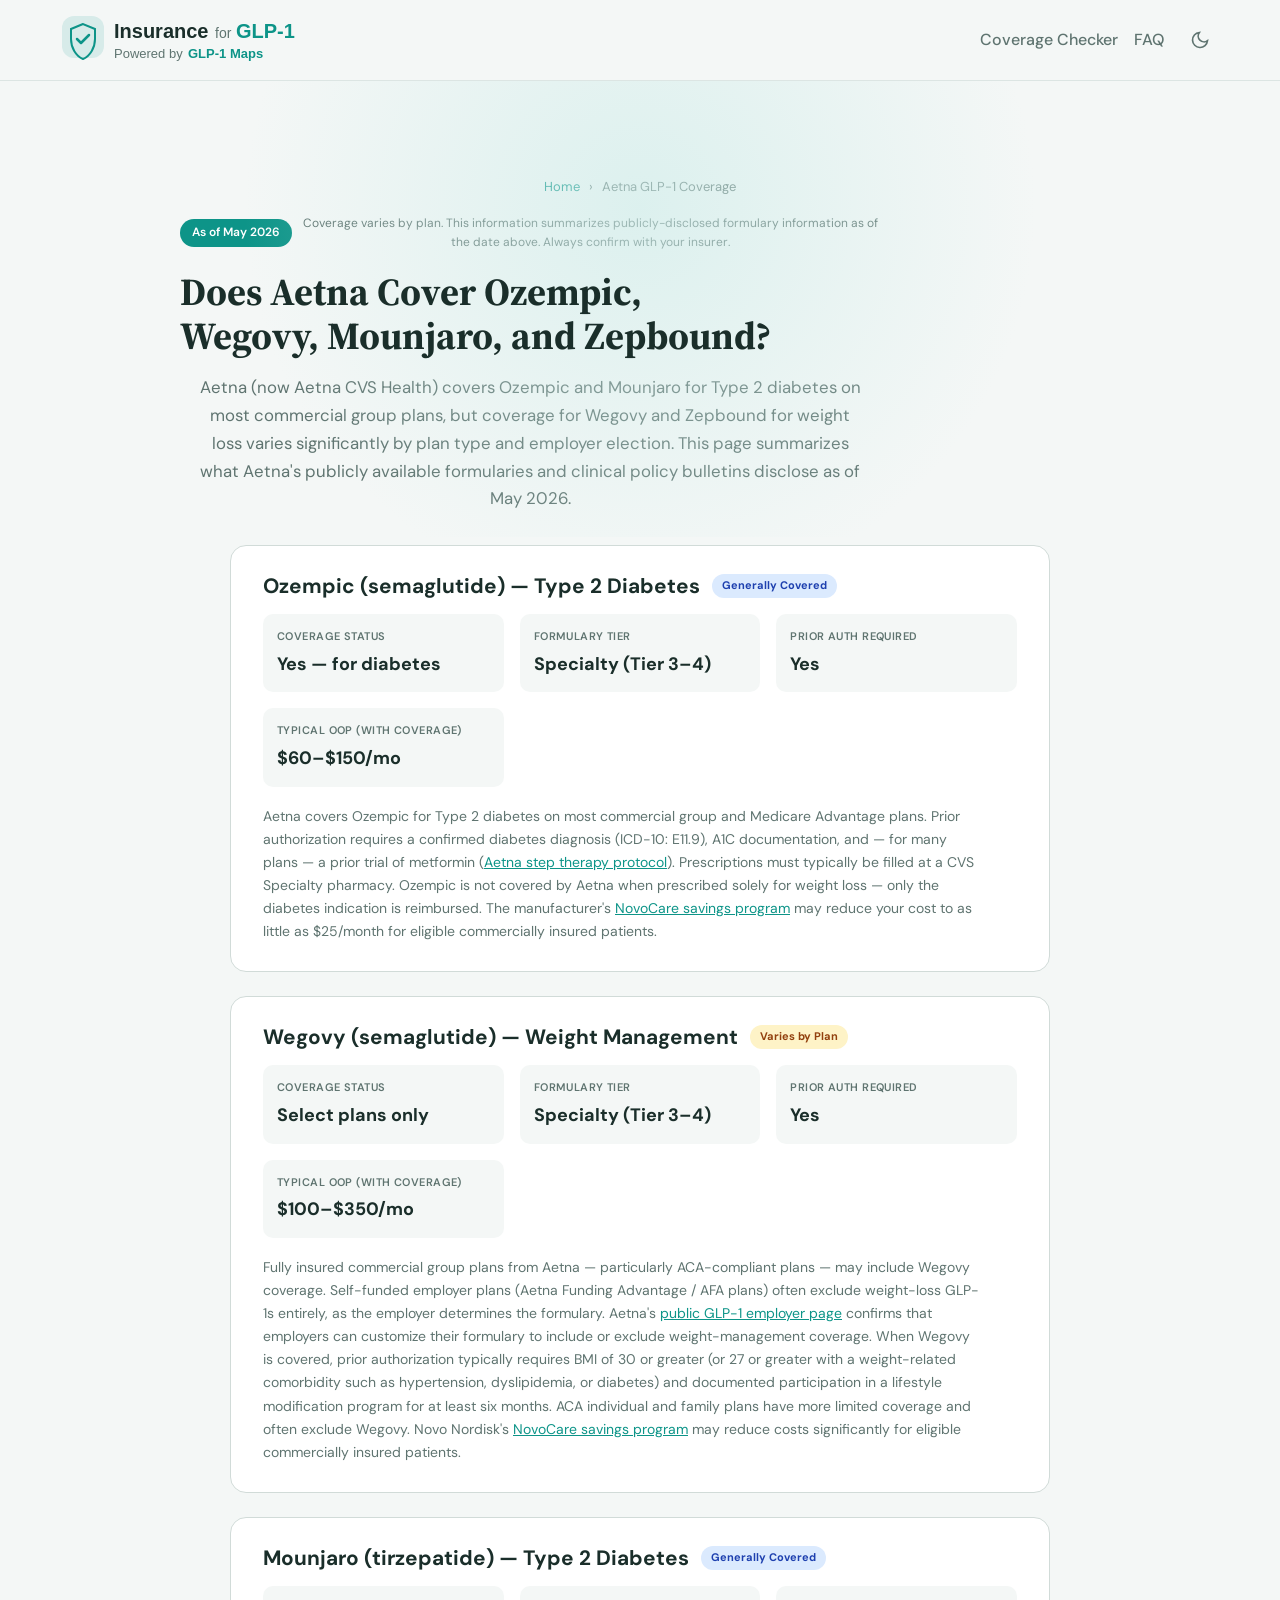
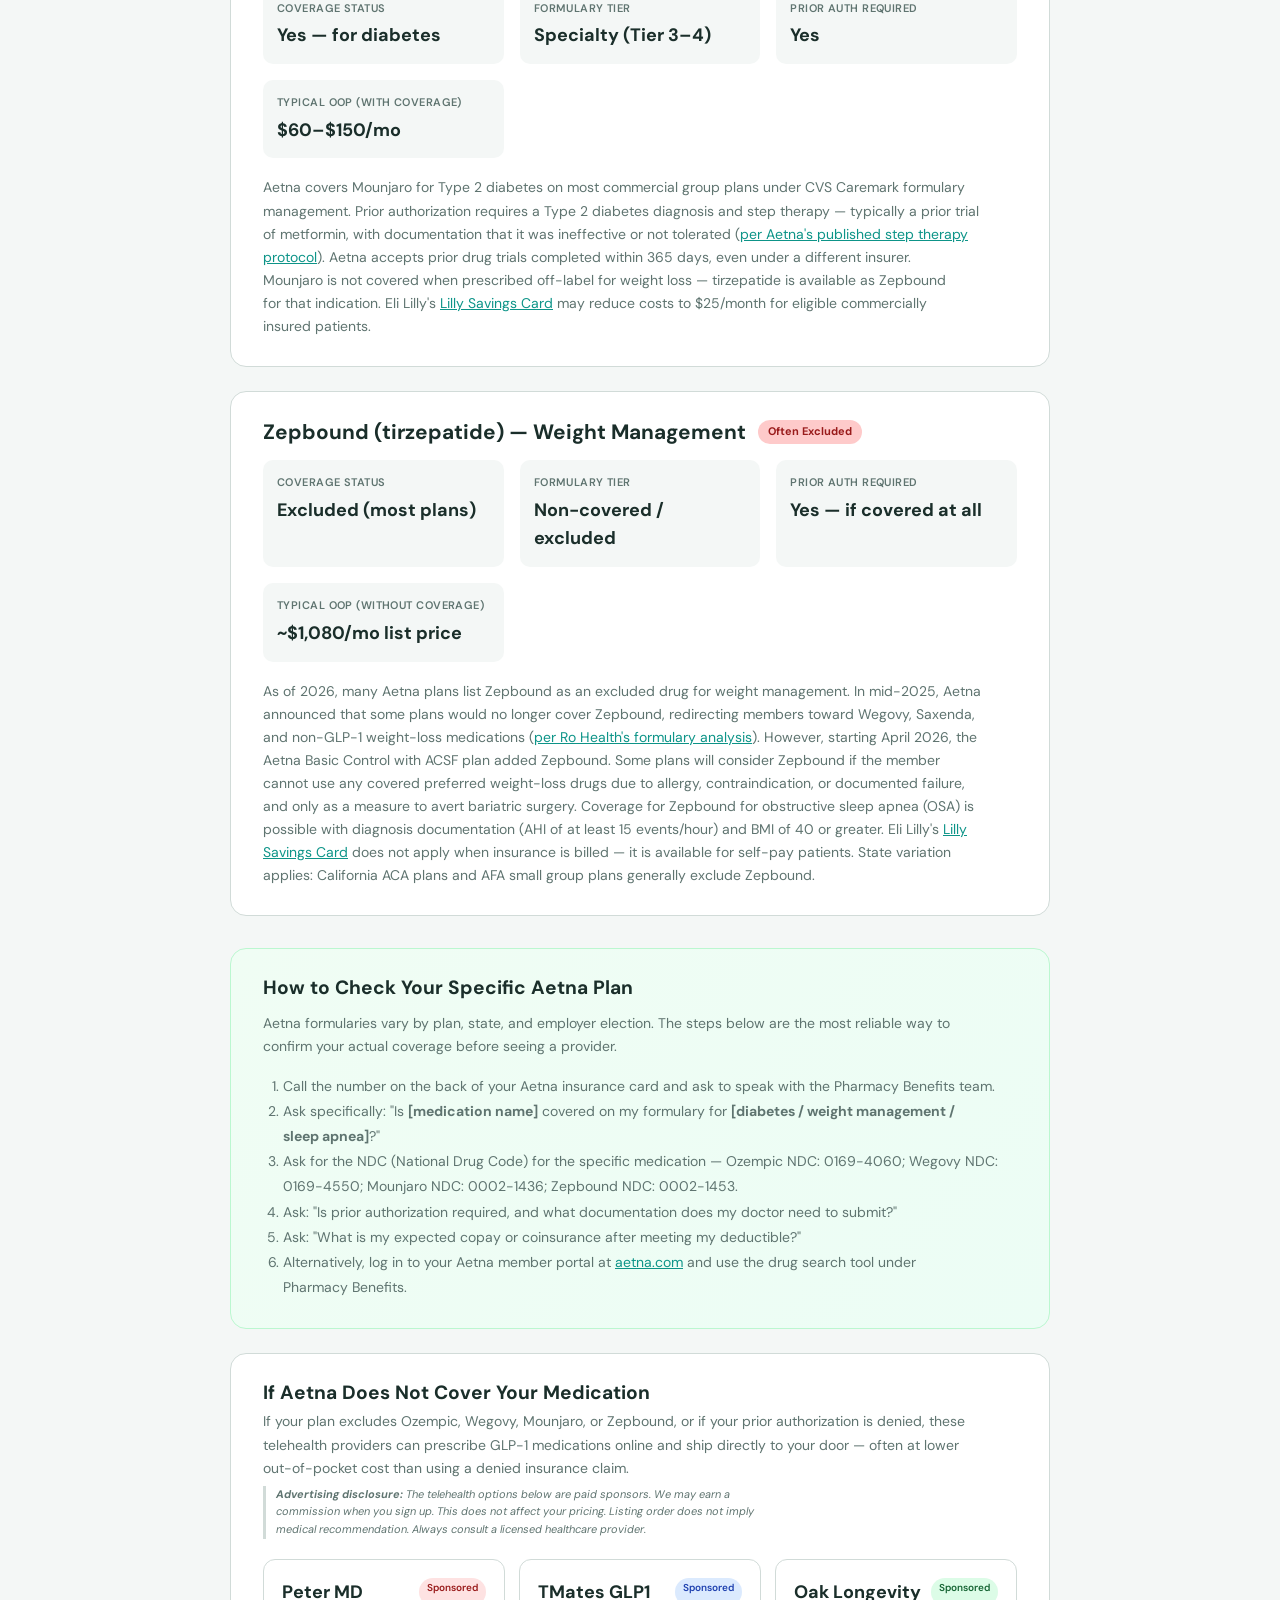
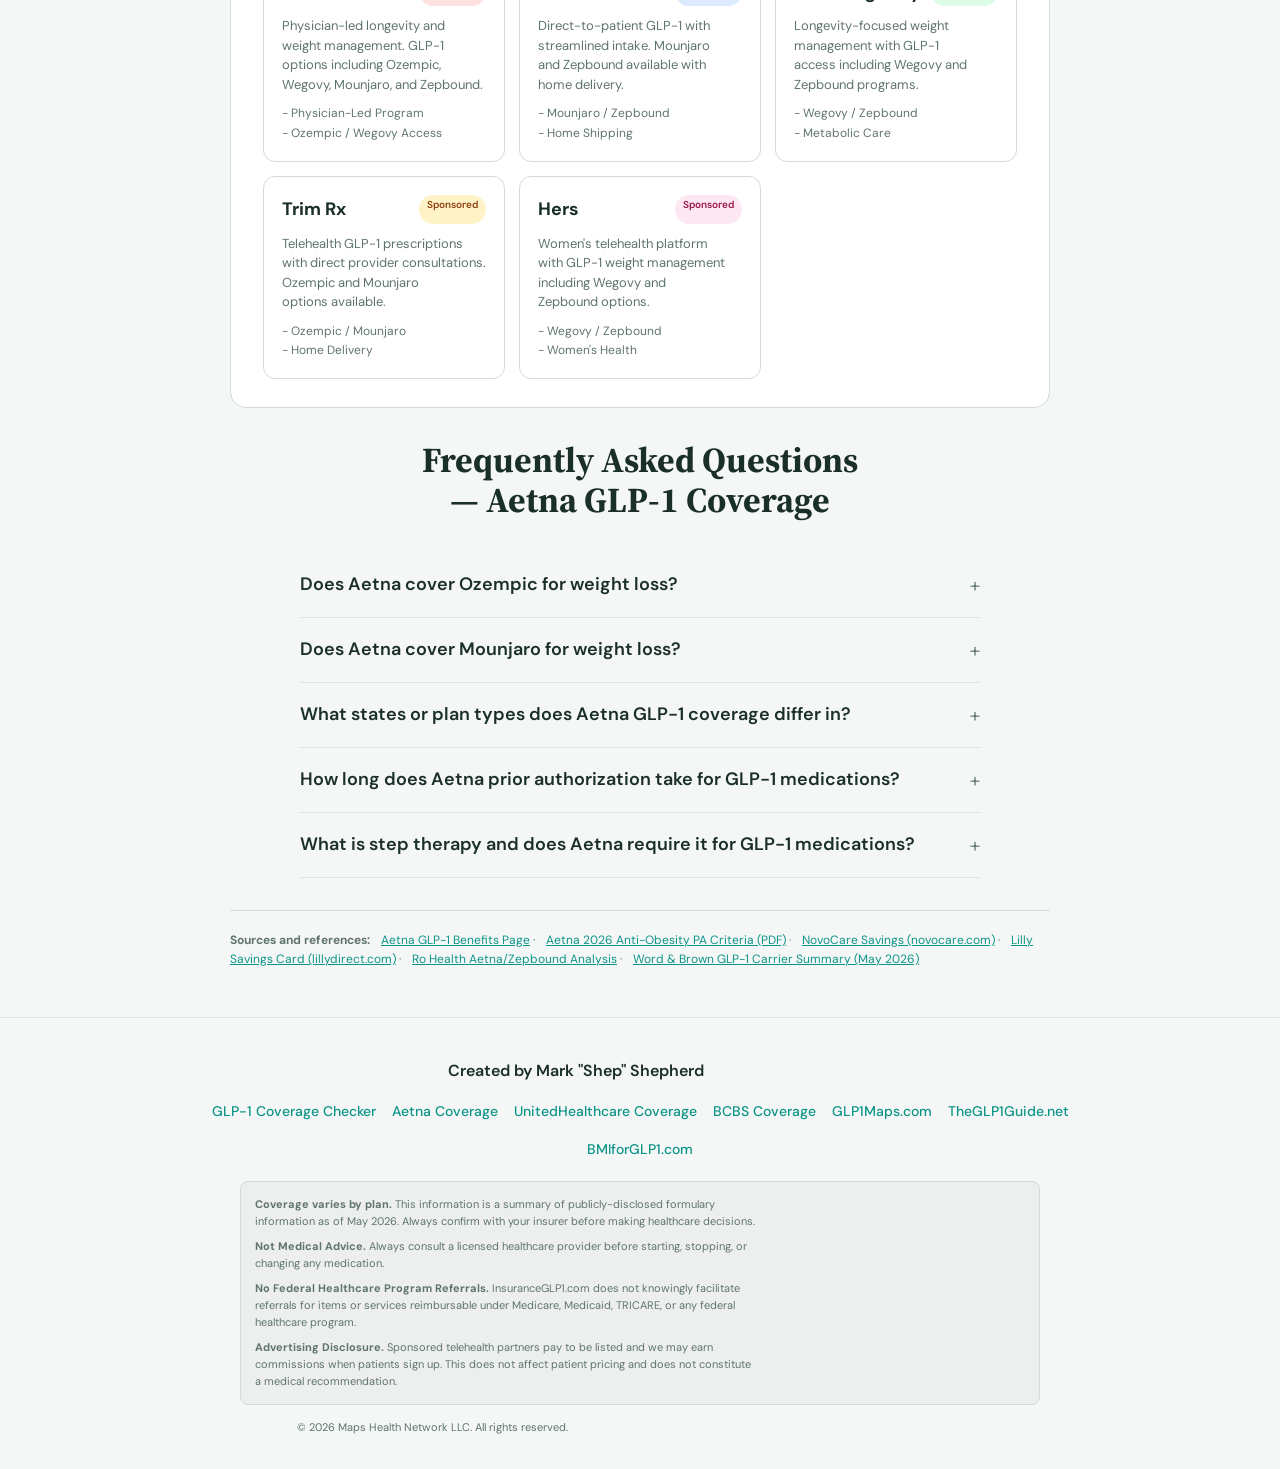
==== aetna.html @ ad1f7c0d "SEO #3: Add carrier-specific coverage pages (Aetna, UHC, BCBS) + quarterly cron" ====
<!DOCTYPE html>
<html lang="en">
<head>
  <meta charset="UTF-8">
  <meta name="viewport" content="width=device-width, initial-scale=1.0">
  <!-- Google tag (gtag.js) -->
  <script async src="https://www.googletagmanager.com/gtag/js?id=G-XJ10VYEBLD"></script>
  <script>
    window.dataLayer = window.dataLayer || [];
    function gtag(){dataLayer.push(arguments);}
    gtag('js', new Date());
    gtag('config', 'G-XJ10VYEBLD');
  </script>
  <title>Does Aetna Cover Ozempic, Wegovy, Mounjaro, and Zepbound? | InsuranceGLP1</title>
  <meta name="description" content="As of May 2026: Does Aetna cover Ozempic, Wegovy, Mounjaro, or Zepbound? Learn about Aetna's prior authorization requirements, formulary tiers, and out-of-pocket costs for GLP-1 medications.">
  <meta name="keywords" content="does Aetna cover Ozempic, Aetna Wegovy coverage, Aetna Mounjaro formulary, Aetna Zepbound prior authorization, Aetna GLP-1 2026">
  <meta name="robots" content="index, follow, max-image-preview:large, max-snippet:-1">
  <meta name="author" content="Mark Shepherd">
  <meta name="theme-color" content="#0d9488">
  <link rel="canonical" href="https://www.insuranceglp1.com/aetna.html">

  <!-- Open Graph -->
  <meta property="og:type" content="article">
  <meta property="og:url" content="https://www.insuranceglp1.com/aetna.html">
  <meta property="og:site_name" content="InsuranceGLP1 — Powered by GLP-1 Maps">
  <meta property="og:title" content="Does Aetna Cover Ozempic, Wegovy, Mounjaro, and Zepbound?">
  <meta property="og:description" content="As of May 2026: Aetna formulary tiers, prior authorization requirements, and out-of-pocket costs for Ozempic, Wegovy, Mounjaro, and Zepbound.">
  <meta property="og:image" content="https://www.glp1maps.com/og-image.png">
  <meta property="og:image:width" content="1200">
  <meta property="og:image:height" content="630">
  <meta property="og:locale" content="en_US">

  <!-- Twitter Card -->
  <meta name="twitter:card" content="summary_large_image">
  <meta name="twitter:title" content="Does Aetna Cover Ozempic, Wegovy, Mounjaro, and Zepbound?">
  <meta name="twitter:description" content="Aetna GLP-1 coverage details as of May 2026. Prior auth requirements, tiers, and out-of-pocket costs explained.">
  <meta name="twitter:image" content="https://www.glp1maps.com/og-image.png">

  <!-- Favicon -->
  <link rel="icon" type="image/svg+xml" href="https://www.glp1maps.com/favicon.svg">

  <!-- Fonts -->
  <link rel="preconnect" href="https://fonts.googleapis.com">
  <link rel="preconnect" href="https://fonts.gstatic.com" crossorigin>
  <link href="https://fonts.googleapis.com/css2?family=DM+Sans:ital,opsz,wght@0,9..40,300..700;1,9..40,300..700&family=Source+Serif+4:opsz,wght@8..60,400;8..60,600;8..60,700&display=swap" rel="stylesheet">

  <link rel="stylesheet" href="./base.css">
  <link rel="stylesheet" href="./style.css">

  <!-- Schema.org: MedicalWebPage + FAQPage + BreadcrumbList -->
  <script type="application/ld+json">
  {
    "@context": "https://schema.org",
    "@type": ["MedicalWebPage"],
    "name": "Does Aetna Cover Ozempic, Wegovy, Mounjaro, and Zepbound?",
    "description": "As of May 2026: Aetna formulary tiers, prior authorization requirements, and out-of-pocket costs for Ozempic, Wegovy, Mounjaro, and Zepbound.",
    "url": "https://www.insuranceglp1.com/aetna.html",
    "inLanguage": "en-US",
    "dateModified": "2026-05-01",
    "isAccessibleForFree": true,
    "audience": { "@type": "MedicalAudience", "audienceType": "Patient" },
    "about": [
      { "@type": "Drug", "name": "Ozempic", "activeIngredient": "semaglutide" },
      { "@type": "Drug", "name": "Wegovy", "activeIngredient": "semaglutide" },
      { "@type": "Drug", "name": "Mounjaro", "activeIngredient": "tirzepatide" },
      { "@type": "Drug", "name": "Zepbound", "activeIngredient": "tirzepatide" }
    ],
    "publisher": {
      "@type": "Organization",
      "name": "Maps Health Network, LLC",
      "url": "https://www.glp1maps.com"
    }
  }
  </script>
  <script type="application/ld+json">
  {
    "@context": "https://schema.org",
    "@type": "FAQPage",
    "mainEntity": [
      {
        "@type": "Question",
        "name": "Does Aetna cover Ozempic?",
        "acceptedAnswer": {
          "@type": "Answer",
          "text": "Aetna generally covers Ozempic (semaglutide) for Type 2 diabetes on most commercial group plans. It is typically placed on the specialty tier (Tier 3 or 4) and requires prior authorization. Aetna does not cover Ozempic when prescribed solely for weight loss, as it is FDA-approved for diabetes only."
        }
      },
      {
        "@type": "Question",
        "name": "Does Aetna cover Wegovy for weight loss?",
        "acceptedAnswer": {
          "@type": "Answer",
          "text": "Some Aetna commercial group plans cover Wegovy (semaglutide) for weight loss, but many AFA (Aetna Funding Advantage) self-funded plans and ACA marketplace plans exclude it. When covered, prior authorization is required with documentation of BMI 30 or greater (or 27 or greater with a weight-related comorbidity) and participation in a lifestyle modification program for at least six months."
        }
      },
      {
        "@type": "Question",
        "name": "Does Aetna cover Mounjaro?",
        "acceptedAnswer": {
          "@type": "Answer",
          "text": "Aetna covers Mounjaro (tirzepatide) for Type 2 diabetes on many commercial plans, typically on the specialty tier with prior authorization and step therapy (usually requiring a prior trial of metformin). Mounjaro is not covered by Aetna when prescribed off-label for weight loss."
        }
      },
      {
        "@type": "Question",
        "name": "Does Aetna cover Zepbound?",
        "acceptedAnswer": {
          "@type": "Answer",
          "text": "As of 2026, many Aetna plans list Zepbound (tirzepatide) as a non-covered or excluded drug for weight loss. Some plans dropped Zepbound in mid-2025 in favor of Wegovy and Saxenda. However, select plans — including the Aetna Basic Control with ACSF plan — added Zepbound starting April 2026. Coverage for Zepbound for obstructive sleep apnea is also possible with specific documentation."
        }
      },
      {
        "@type": "Question",
        "name": "What does Aetna require for prior authorization of GLP-1 medications?",
        "acceptedAnswer": {
          "@type": "Answer",
          "text": "Aetna typically requires a confirmed diagnosis (Type 2 diabetes for Ozempic/Mounjaro; obesity for Wegovy/Zepbound), documentation of prior medication trials (step therapy), A1C values for diabetes indications, BMI documentation, and evidence of a structured lifestyle modification program for weight-loss indications. PA requests are submitted through Aetna's provider portal or by calling 1-800-414-2386."
        }
      }
    ]
  }
  </script>
  <script type="application/ld+json">
  {
    "@context": "https://schema.org",
    "@type": "BreadcrumbList",
    "itemListElement": [
      { "@type": "ListItem", "position": 1, "name": "Home", "item": "https://www.insuranceglp1.com/" },
      { "@type": "ListItem", "position": 2, "name": "Coverage by Carrier", "item": "https://www.insuranceglp1.com/#carriers" },
      { "@type": "ListItem", "position": 3, "name": "Aetna GLP-1 Coverage", "item": "https://www.insuranceglp1.com/aetna.html" }
    ]
  }
  </script>
</head>
<body>

  <!-- Header -->
  <header class="site-header">
    <div class="header-inner">
      <a href="https://www.insuranceglp1.com/" class="logo-link" aria-label="InsuranceGLP1 - Powered by GLP-1 Maps">
        <svg class="logo-svg" viewBox="0 0 290 56" aria-hidden="true" fill="none" xmlns="http://www.w3.org/2000/svg" style="width:290px;height:56px;cursor:pointer">
          <rect x="2" y="4" width="42" height="42" rx="12" fill="var(--color-primary)" opacity="0.12"/>
          <path d="M23 12L11 17v10c0 8.8 5 17 12 20 7-3 12-11.2 12-20V17L23 12z" fill="none" stroke="var(--color-primary)" stroke-width="2"/>
          <path d="M17 27l4 4 8-8" stroke="var(--color-primary)" stroke-width="2.5" stroke-linecap="round" stroke-linejoin="round"/>
          <text x="54" y="26" font-family="-apple-system, BlinkMacSystemFont, sans-serif" font-weight="800" font-size="20" fill="var(--color-text)">Insurance</text>
          <text x="155" y="26" font-family="-apple-system, BlinkMacSystemFont, sans-serif" font-weight="400" font-size="14" fill="var(--color-text-muted)">for</text>
          <text x="176" y="26" font-family="-apple-system, BlinkMacSystemFont, sans-serif" font-weight="800" font-size="20" fill="var(--color-primary)">GLP-1</text>
          <text x="54" y="46" font-family="-apple-system, BlinkMacSystemFont, sans-serif" font-weight="400" font-size="13" fill="var(--color-text-muted)">Powered by</text>
          <text x="128" y="46" font-family="-apple-system, BlinkMacSystemFont, sans-serif" font-weight="700" font-size="13" fill="var(--color-primary)">GLP-1 Maps</text>
        </svg>
      </a>
      <div class="header-actions">
        <a href="https://www.insuranceglp1.com/" class="nav-link">Coverage Checker</a>
        <a href="#faq" class="nav-link">FAQ</a>
        <button data-theme-toggle aria-label="Switch to dark mode">
          <svg width="20" height="20" viewBox="0 0 24 24" fill="none" stroke="currentColor" stroke-width="2"><path d="M21 12.79A9 9 0 1 1 11.21 3 7 7 0 0 0 21 12.79z"/></svg>
        </button>
      </div>
    </div>
  </header>

  <main>
    <!-- Hero / Intro -->
    <section class="hero" style="padding-bottom:24px">
      <div class="container">
        <!-- Breadcrumb -->
        <nav aria-label="Breadcrumb" style="font-size:13px;color:var(--color-text-muted);margin-bottom:16px">
          <a href="https://www.insuranceglp1.com/" style="color:var(--color-primary);text-decoration:none">Home</a>
          <span style="margin:0 6px">›</span>
          <span>Aetna GLP-1 Coverage</span>
        </nav>

        <!-- Last Updated + Disclaimer -->
        <div style="display:flex;align-items:center;gap:10px;margin-bottom:18px;flex-wrap:wrap">
          <span style="display:inline-flex;align-items:center;gap:5px;font-size:12px;font-weight:600;background:var(--color-primary);color:white;padding:4px 12px;border-radius:99px">As of May 2026</span>
          <p style="font-size:12px;color:var(--color-text-muted);margin:0">Coverage varies by plan. This information summarizes publicly-disclosed formulary information as of the date above. Always confirm with your insurer.</p>
        </div>

        <h1 class="hero-headline" style="font-size:clamp(1.6rem,4vw,2.4rem);text-align:left;max-width:820px">Does Aetna Cover Ozempic, Wegovy, Mounjaro, and Zepbound?</h1>
        <p style="font-size:1.05rem;color:var(--color-text-muted);max-width:700px;margin-top:12px;line-height:1.65">Aetna (now Aetna CVS Health) covers Ozempic and Mounjaro for Type 2 diabetes on most commercial group plans, but coverage for Wegovy and Zepbound for weight loss varies significantly by plan type and employer election. This page summarizes what Aetna's publicly available formularies and clinical policy bulletins disclose as of May 2026.</p>
      </div>
    </section>

    <!-- Coverage Sections -->
    <section style="padding:8px 0 48px">
      <div class="container" style="max-width:860px">

        <!-- Ozempic -->
        <div style="border:1px solid var(--color-border);border-radius:16px;padding:28px 32px;margin-bottom:24px;background:var(--color-surface)">
          <div style="display:flex;align-items:center;gap:12px;margin-bottom:16px;flex-wrap:wrap">
            <h2 style="font-size:1.3rem;font-weight:700;margin:0">Ozempic (semaglutide) — Type 2 Diabetes</h2>
            <span style="font-size:11px;font-weight:700;background:#dbeafe;color:#1e40af;padding:3px 10px;border-radius:99px">Generally Covered</span>
          </div>
          <div style="display:grid;grid-template-columns:repeat(auto-fit,minmax(180px,1fr));gap:16px;margin-bottom:18px">
            <div style="background:var(--color-bg);border-radius:10px;padding:14px">
              <div style="font-size:11px;font-weight:600;color:var(--color-text-muted);margin-bottom:4px;text-transform:uppercase;letter-spacing:.04em">Coverage Status</div>
              <div style="font-weight:700;color:var(--color-text)">Yes — for diabetes</div>
            </div>
            <div style="background:var(--color-bg);border-radius:10px;padding:14px">
              <div style="font-size:11px;font-weight:600;color:var(--color-text-muted);margin-bottom:4px;text-transform:uppercase;letter-spacing:.04em">Formulary Tier</div>
              <div style="font-weight:700;color:var(--color-text)">Specialty (Tier 3–4)</div>
            </div>
            <div style="background:var(--color-bg);border-radius:10px;padding:14px">
              <div style="font-size:11px;font-weight:600;color:var(--color-text-muted);margin-bottom:4px;text-transform:uppercase;letter-spacing:.04em">Prior Auth Required</div>
              <div style="font-weight:700;color:var(--color-text)">Yes</div>
            </div>
            <div style="background:var(--color-bg);border-radius:10px;padding:14px">
              <div style="font-size:11px;font-weight:600;color:var(--color-text-muted);margin-bottom:4px;text-transform:uppercase;letter-spacing:.04em">Typical OOP (with coverage)</div>
              <div style="font-weight:700;color:var(--color-text)">$60–$150/mo</div>
            </div>
          </div>
          <p style="font-size:14px;color:var(--color-text-muted);line-height:1.65;margin:0">Aetna covers Ozempic for Type 2 diabetes on most commercial group and Medicare Advantage plans. Prior authorization requires a confirmed diabetes diagnosis (ICD-10: E11.9), A1C documentation, and — for many plans — a prior trial of metformin (<a href="https://www.counterforcehealth.org/post/how-to-get-ozempic-and-mounjaro-covered-by-aetna-cvs-health-in-florida-complete-prior-authorization-and-appeals-guide/" target="_blank" rel="noopener noreferrer" style="color:var(--color-primary)">Aetna step therapy protocol</a>). Prescriptions must typically be filled at a CVS Specialty pharmacy. Ozempic is not covered by Aetna when prescribed solely for weight loss — only the diabetes indication is reimbursed. The manufacturer's <a href="https://www.novocare.com/eligibility/psp.html" target="_blank" rel="noopener noreferrer" style="color:var(--color-primary)">NovoCare savings program</a> may reduce your cost to as little as $25/month for eligible commercially insured patients.</p>
        </div>

        <!-- Wegovy -->
        <div style="border:1px solid var(--color-border);border-radius:16px;padding:28px 32px;margin-bottom:24px;background:var(--color-surface)">
          <div style="display:flex;align-items:center;gap:12px;margin-bottom:16px;flex-wrap:wrap">
            <h2 style="font-size:1.3rem;font-weight:700;margin:0">Wegovy (semaglutide) — Weight Management</h2>
            <span style="font-size:11px;font-weight:700;background:#fef3c7;color:#92400e;padding:3px 10px;border-radius:99px">Varies by Plan</span>
          </div>
          <div style="display:grid;grid-template-columns:repeat(auto-fit,minmax(180px,1fr));gap:16px;margin-bottom:18px">
            <div style="background:var(--color-bg);border-radius:10px;padding:14px">
              <div style="font-size:11px;font-weight:600;color:var(--color-text-muted);margin-bottom:4px;text-transform:uppercase;letter-spacing:.04em">Coverage Status</div>
              <div style="font-weight:700;color:var(--color-text)">Select plans only</div>
            </div>
            <div style="background:var(--color-bg);border-radius:10px;padding:14px">
              <div style="font-size:11px;font-weight:600;color:var(--color-text-muted);margin-bottom:4px;text-transform:uppercase;letter-spacing:.04em">Formulary Tier</div>
              <div style="font-weight:700;color:var(--color-text)">Specialty (Tier 3–4)</div>
            </div>
            <div style="background:var(--color-bg);border-radius:10px;padding:14px">
              <div style="font-size:11px;font-weight:600;color:var(--color-text-muted);margin-bottom:4px;text-transform:uppercase;letter-spacing:.04em">Prior Auth Required</div>
              <div style="font-weight:700;color:var(--color-text)">Yes</div>
            </div>
            <div style="background:var(--color-bg);border-radius:10px;padding:14px">
              <div style="font-size:11px;font-weight:600;color:var(--color-text-muted);margin-bottom:4px;text-transform:uppercase;letter-spacing:.04em">Typical OOP (with coverage)</div>
              <div style="font-weight:700;color:var(--color-text)">$100–$350/mo</div>
            </div>
          </div>
          <p style="font-size:14px;color:var(--color-text-muted);line-height:1.65;margin:0">Fully insured commercial group plans from Aetna — particularly ACA-compliant plans — may include Wegovy coverage. Self-funded employer plans (Aetna Funding Advantage / AFA plans) often exclude weight-loss GLP-1s entirely, as the employer determines the formulary. Aetna's <a href="https://www.aetna.com/employers-organizations/glp1-benefits-coverage.html" target="_blank" rel="noopener noreferrer" style="color:var(--color-primary)">public GLP-1 employer page</a> confirms that employers can customize their formulary to include or exclude weight-management coverage. When Wegovy is covered, prior authorization typically requires BMI of 30 or greater (or 27 or greater with a weight-related comorbidity such as hypertension, dyslipidemia, or diabetes) and documented participation in a lifestyle modification program for at least six months. ACA individual and family plans have more limited coverage and often exclude Wegovy. Novo Nordisk's <a href="https://www.novocare.com/eligibility/psp.html" target="_blank" rel="noopener noreferrer" style="color:var(--color-primary)">NovoCare savings program</a> may reduce costs significantly for eligible commercially insured patients.</p>
        </div>

        <!-- Mounjaro -->
        <div style="border:1px solid var(--color-border);border-radius:16px;padding:28px 32px;margin-bottom:24px;background:var(--color-surface)">
          <div style="display:flex;align-items:center;gap:12px;margin-bottom:16px;flex-wrap:wrap">
            <h2 style="font-size:1.3rem;font-weight:700;margin:0">Mounjaro (tirzepatide) — Type 2 Diabetes</h2>
            <span style="font-size:11px;font-weight:700;background:#dbeafe;color:#1e40af;padding:3px 10px;border-radius:99px">Generally Covered</span>
          </div>
          <div style="display:grid;grid-template-columns:repeat(auto-fit,minmax(180px,1fr));gap:16px;margin-bottom:18px">
            <div style="background:var(--color-bg);border-radius:10px;padding:14px">
              <div style="font-size:11px;font-weight:600;color:var(--color-text-muted);margin-bottom:4px;text-transform:uppercase;letter-spacing:.04em">Coverage Status</div>
              <div style="font-weight:700;color:var(--color-text)">Yes — for diabetes</div>
            </div>
            <div style="background:var(--color-bg);border-radius:10px;padding:14px">
              <div style="font-size:11px;font-weight:600;color:var(--color-text-muted);margin-bottom:4px;text-transform:uppercase;letter-spacing:.04em">Formulary Tier</div>
              <div style="font-weight:700;color:var(--color-text)">Specialty (Tier 3–4)</div>
            </div>
            <div style="background:var(--color-bg);border-radius:10px;padding:14px">
              <div style="font-size:11px;font-weight:600;color:var(--color-text-muted);margin-bottom:4px;text-transform:uppercase;letter-spacing:.04em">Prior Auth Required</div>
              <div style="font-weight:700;color:var(--color-text)">Yes</div>
            </div>
            <div style="background:var(--color-bg);border-radius:10px;padding:14px">
              <div style="font-size:11px;font-weight:600;color:var(--color-text-muted);margin-bottom:4px;text-transform:uppercase;letter-spacing:.04em">Typical OOP (with coverage)</div>
              <div style="font-weight:700;color:var(--color-text)">$60–$150/mo</div>
            </div>
          </div>
          <p style="font-size:14px;color:var(--color-text-muted);line-height:1.65;margin:0">Aetna covers Mounjaro for Type 2 diabetes on most commercial group plans under CVS Caremark formulary management. Prior authorization requires a Type 2 diabetes diagnosis and step therapy — typically a prior trial of metformin, with documentation that it was ineffective or not tolerated (<a href="https://www.counterforcehealth.org/post/how-to-get-ozempic-and-mounjaro-covered-by-aetna-cvs-health-in-florida-complete-prior-authorization-and-appeals-guide/" target="_blank" rel="noopener noreferrer" style="color:var(--color-primary)">per Aetna's published step therapy protocol</a>). Aetna accepts prior drug trials completed within 365 days, even under a different insurer. Mounjaro is not covered when prescribed off-label for weight loss — tirzepatide is available as Zepbound for that indication. Eli Lilly's <a href="https://www.lillydirect.com" target="_blank" rel="noopener noreferrer" style="color:var(--color-primary)">Lilly Savings Card</a> may reduce costs to $25/month for eligible commercially insured patients.</p>
        </div>

        <!-- Zepbound -->
        <div style="border:1px solid var(--color-border);border-radius:16px;padding:28px 32px;margin-bottom:32px;background:var(--color-surface)">
          <div style="display:flex;align-items:center;gap:12px;margin-bottom:16px;flex-wrap:wrap">
            <h2 style="font-size:1.3rem;font-weight:700;margin:0">Zepbound (tirzepatide) — Weight Management</h2>
            <span style="font-size:11px;font-weight:700;background:#fecaca;color:#991b1b;padding:3px 10px;border-radius:99px">Often Excluded</span>
          </div>
          <div style="display:grid;grid-template-columns:repeat(auto-fit,minmax(180px,1fr));gap:16px;margin-bottom:18px">
            <div style="background:var(--color-bg);border-radius:10px;padding:14px">
              <div style="font-size:11px;font-weight:600;color:var(--color-text-muted);margin-bottom:4px;text-transform:uppercase;letter-spacing:.04em">Coverage Status</div>
              <div style="font-weight:700;color:var(--color-text)">Excluded (most plans)</div>
            </div>
            <div style="background:var(--color-bg);border-radius:10px;padding:14px">
              <div style="font-size:11px;font-weight:600;color:var(--color-text-muted);margin-bottom:4px;text-transform:uppercase;letter-spacing:.04em">Formulary Tier</div>
              <div style="font-weight:700;color:var(--color-text)">Non-covered / excluded</div>
            </div>
            <div style="background:var(--color-bg);border-radius:10px;padding:14px">
              <div style="font-size:11px;font-weight:600;color:var(--color-text-muted);margin-bottom:4px;text-transform:uppercase;letter-spacing:.04em">Prior Auth Required</div>
              <div style="font-weight:700;color:var(--color-text)">Yes — if covered at all</div>
            </div>
            <div style="background:var(--color-bg);border-radius:10px;padding:14px">
              <div style="font-size:11px;font-weight:600;color:var(--color-text-muted);margin-bottom:4px;text-transform:uppercase;letter-spacing:.04em">Typical OOP (without coverage)</div>
              <div style="font-weight:700;color:var(--color-text)">~$1,080/mo list price</div>
            </div>
          </div>
          <p style="font-size:14px;color:var(--color-text-muted);line-height:1.65;margin:0">As of 2026, many Aetna plans list Zepbound as an excluded drug for weight management. In mid-2025, Aetna announced that some plans would no longer cover Zepbound, redirecting members toward Wegovy, Saxenda, and non-GLP-1 weight-loss medications (<a href="https://ro.co/weight-loss/does-aetna-cover-zepbound/" target="_blank" rel="noopener noreferrer" style="color:var(--color-primary)">per Ro Health's formulary analysis</a>). However, starting April 2026, the Aetna Basic Control with ACSF plan added Zepbound. Some plans will consider Zepbound if the member cannot use any covered preferred weight-loss drugs due to allergy, contraindication, or documented failure, and only as a measure to avert bariatric surgery. Coverage for Zepbound for obstructive sleep apnea (OSA) is possible with diagnosis documentation (AHI of at least 15 events/hour) and BMI of 40 or greater. Eli Lilly's <a href="https://www.lillydirect.com" target="_blank" rel="noopener noreferrer" style="color:var(--color-primary)">Lilly Savings Card</a> does not apply when insurance is billed — it is available for self-pay patients. State variation applies: California ACA plans and AFA small group plans generally exclude Zepbound.</p>
        </div>

        <!-- How to Check -->
        <div style="background:linear-gradient(135deg,#f0fdf4,#ecfdf5);border:1px solid #bbf7d0;border-radius:16px;padding:28px 32px;margin-bottom:24px">
          <h2 style="font-size:1.2rem;font-weight:700;margin-bottom:12px;color:var(--color-text)">How to Check Your Specific Aetna Plan</h2>
          <p style="font-size:14px;color:var(--color-text-muted);margin-bottom:16px;line-height:1.65">Aetna formularies vary by plan, state, and employer election. The steps below are the most reliable way to confirm your actual coverage before seeing a provider.</p>
          <ol style="font-size:14px;color:var(--color-text-muted);line-height:1.8;padding-left:20px;margin:0">
            <li>Call the number on the back of your Aetna insurance card and ask to speak with the Pharmacy Benefits team.</li>
            <li>Ask specifically: "Is <strong>[medication name]</strong> covered on my formulary for <strong>[diabetes / weight management / sleep apnea]</strong>?"</li>
            <li>Ask for the NDC (National Drug Code) for the specific medication — Ozempic NDC: 0169-4060; Wegovy NDC: 0169-4550; Mounjaro NDC: 0002-1436; Zepbound NDC: 0002-1453.</li>
            <li>Ask: "Is prior authorization required, and what documentation does my doctor need to submit?"</li>
            <li>Ask: "What is my expected copay or coinsurance after meeting my deductible?"</li>
            <li>Alternatively, log in to your Aetna member portal at <a href="https://www.aetna.com" target="_blank" rel="noopener noreferrer" style="color:var(--color-primary)">aetna.com</a> and use the drug search tool under Pharmacy Benefits.</li>
          </ol>
        </div>

        <!-- Affiliate Cards -->
        <div style="border:1px solid var(--color-border);border-radius:16px;padding:28px 32px;margin-bottom:32px;background:var(--color-surface)">
          <h2 style="font-size:1.2rem;font-weight:700;margin-bottom:6px;color:var(--color-text)">If Aetna Does Not Cover Your Medication</h2>
          <p style="font-size:14px;color:var(--color-text-muted);margin-bottom:6px;line-height:1.65">If your plan excludes Ozempic, Wegovy, Mounjaro, or Zepbound, or if your prior authorization is denied, these telehealth providers can prescribe GLP-1 medications online and ship directly to your door — often at lower out-of-pocket cost than using a denied insurance claim.</p>
          <p style="font-size:11px;color:var(--color-text-muted);margin-bottom:20px;font-style:italic;border-left:3px solid var(--color-border);padding-left:10px"><strong>Advertising disclosure:</strong> The telehealth options below are paid sponsors. We may earn a commission when you sign up. This does not affect your pricing. Listing order does not imply medical recommendation. Always consult a licensed healthcare provider.</p>
          <div style="display:grid;grid-template-columns:repeat(auto-fit,minmax(230px,1fr));gap:14px">
            <a href="https://track.revoffers.com/aff_c?offer_id=1344&aff_id=12198" target="_blank" rel="noopener noreferrer sponsored" style="display:block;padding:18px;border:1px solid var(--color-border);border-radius:12px;text-decoration:none;transition:box-shadow 0.2s" onmouseover="this.style.boxShadow='0 4px 12px rgba(0,0,0,0.1)'" onmouseout="this.style.boxShadow='none'">
              <div style="display:flex;justify-content:space-between;margin-bottom:10px"><strong style="color:var(--color-text)">Peter MD</strong><span style="font-size:10px;background:#fee2e2;color:#991b1b;padding:2px 8px;border-radius:99px;font-weight:600">Sponsored</span></div>
              <p style="font-size:13px;color:var(--color-text-muted);margin:0 0 10px 0;line-height:1.5">Physician-led longevity and weight management. GLP-1 options including Ozempic, Wegovy, Mounjaro, and Zepbound.</p>
              <div style="font-size:12px;color:var(--color-text-muted)">- Physician-Led Program</div>
              <div style="font-size:12px;color:var(--color-text-muted)">- Ozempic / Wegovy Access</div>
            </a>
            <a href="https://track.revoffers.com/aff_c?offer_id=1471&aff_id=12198" target="_blank" rel="noopener noreferrer sponsored" style="display:block;padding:18px;border:1px solid var(--color-border);border-radius:12px;text-decoration:none;transition:box-shadow 0.2s" onmouseover="this.style.boxShadow='0 4px 12px rgba(0,0,0,0.1)'" onmouseout="this.style.boxShadow='none'">
              <div style="display:flex;justify-content:space-between;margin-bottom:10px"><strong style="color:var(--color-text)">TMates GLP1</strong><span style="font-size:10px;background:#dbeafe;color:#1e40af;padding:2px 8px;border-radius:99px;font-weight:600">Sponsored</span></div>
              <p style="font-size:13px;color:var(--color-text-muted);margin:0 0 10px 0;line-height:1.5">Direct-to-patient GLP-1 with streamlined intake. Mounjaro and Zepbound available with home delivery.</p>
              <div style="font-size:12px;color:var(--color-text-muted)">- Mounjaro / Zepbound</div>
              <div style="font-size:12px;color:var(--color-text-muted)">- Home Shipping</div>
            </a>
            <a href="https://track.revoffers.com/aff_c?offer_id=1581&aff_id=12198" target="_blank" rel="noopener noreferrer sponsored" style="display:block;padding:18px;border:1px solid var(--color-border);border-radius:12px;text-decoration:none;transition:box-shadow 0.2s" onmouseover="this.style.boxShadow='0 4px 12px rgba(0,0,0,0.1)'" onmouseout="this.style.boxShadow='none'">
              <div style="display:flex;justify-content:space-between;margin-bottom:10px"><strong style="color:var(--color-text)">Oak Longevity</strong><span style="font-size:10px;background:#dcfce7;color:#166534;padding:2px 8px;border-radius:99px;font-weight:600">Sponsored</span></div>
              <p style="font-size:13px;color:var(--color-text-muted);margin:0 0 10px 0;line-height:1.5">Longevity-focused weight management with GLP-1 access including Wegovy and Zepbound programs.</p>
              <div style="font-size:12px;color:var(--color-text-muted)">- Wegovy / Zepbound</div>
              <div style="font-size:12px;color:var(--color-text-muted)">- Metabolic Care</div>
            </a>
            <a href="https://track.revoffers.com/aff_c?offer_id=1515&aff_id=12198" target="_blank" rel="noopener noreferrer sponsored" style="display:block;padding:18px;border:1px solid var(--color-border);border-radius:12px;text-decoration:none;transition:box-shadow 0.2s" onmouseover="this.style.boxShadow='0 4px 12px rgba(0,0,0,0.1)'" onmouseout="this.style.boxShadow='none'">
              <div style="display:flex;justify-content:space-between;margin-bottom:10px"><strong style="color:var(--color-text)">Trim Rx</strong><span style="font-size:10px;background:#fef3c7;color:#92400e;padding:2px 8px;border-radius:99px;font-weight:600">Sponsored</span></div>
              <p style="font-size:13px;color:var(--color-text-muted);margin:0 0 10px 0;line-height:1.5">Telehealth GLP-1 prescriptions with direct provider consultations. Ozempic and Mounjaro options available.</p>
              <div style="font-size:12px;color:var(--color-text-muted)">- Ozempic / Mounjaro</div>
              <div style="font-size:12px;color:var(--color-text-muted)">- Home Delivery</div>
            </a>
            <a href="https://track.revoffers.com/aff_c?offer_id=1091&aff_id=12198" target="_blank" rel="noopener noreferrer sponsored" style="display:block;padding:18px;border:1px solid var(--color-border);border-radius:12px;text-decoration:none;transition:box-shadow 0.2s" onmouseover="this.style.boxShadow='0 4px 12px rgba(0,0,0,0.1)'" onmouseout="this.style.boxShadow='none'">
              <div style="display:flex;justify-content:space-between;margin-bottom:10px"><strong style="color:var(--color-text)">Hers</strong><span style="font-size:10px;background:#fce7f3;color:#9d174d;padding:2px 8px;border-radius:99px;font-weight:600">Sponsored</span></div>
              <p style="font-size:13px;color:var(--color-text-muted);margin:0 0 10px 0;line-height:1.5">Women's telehealth platform with GLP-1 weight management including Wegovy and Zepbound options.</p>
              <div style="font-size:12px;color:var(--color-text-muted)">- Wegovy / Zepbound</div>
              <div style="font-size:12px;color:var(--color-text-muted)">- Women's Health</div>
            </a>
          </div>
        </div>

        <!-- FAQ -->
        <section class="faq-section" id="faq" style="padding:0;margin-bottom:0">
          <h2 class="section-title">Frequently Asked Questions — Aetna GLP-1 Coverage</h2>
          <div class="faq-list">
            <details class="faq-item">
              <summary class="faq-question">Does Aetna cover Ozempic for weight loss?</summary>
              <div class="faq-answer">
                <p>No. Aetna does not cover Ozempic when prescribed for weight loss. Ozempic is FDA-approved only for Type 2 diabetes management and cardiovascular risk reduction. When prescribed for weight loss, insurance coverage — including Aetna's — is denied because it is considered an off-label use. For semaglutide prescribed for weight loss, the relevant product is Wegovy, which is FDA-approved for chronic weight management. Check your specific Aetna plan for Wegovy coverage, as it varies by employer and plan type.</p>
              </div>
            </details>
            <details class="faq-item">
              <summary class="faq-question">Does Aetna cover Mounjaro for weight loss?</summary>
              <div class="faq-answer">
                <p>No. Aetna does not cover Mounjaro when prescribed off-label for weight loss. Mounjaro is FDA-approved for Type 2 diabetes only. For tirzepatide prescribed for weight loss, the FDA-approved product is Zepbound — and as of 2026, most Aetna plans exclude Zepbound for weight loss. If you have Type 2 diabetes, your doctor may be able to document a diabetes indication to obtain Mounjaro coverage, which also provides meaningful weight loss benefits.</p>
              </div>
            </details>
            <details class="faq-item">
              <summary class="faq-question">What states or plan types does Aetna GLP-1 coverage differ in?</summary>
              <div class="faq-answer">
                <p>Aetna's GLP-1 coverage varies significantly by plan type. ACA-compliant fully insured commercial group plans are more likely to cover weight-loss GLP-1s like Wegovy than self-funded (AFA) employer plans. California ACA plans have their own formulary rules; as of 2025, California Anthem BCBS reclassified all GLP-1 drugs to Tier 4 specialty status. AFA small group plans in California explicitly exclude weight-loss coverage. Medicare plans do not cover weight-loss GLP-1s (except Wegovy for cardiovascular risk reduction). State mandates may require coverage of obesity medications in some states, which can override standard exclusions.</p>
              </div>
            </details>
            <details class="faq-item">
              <summary class="faq-question">How long does Aetna prior authorization take for GLP-1 medications?</summary>
              <div class="faq-answer">
                <p>Standard prior authorization requests are typically processed within 30–45 days. Expedited requests — available when a delay would seriously jeopardize the patient's health — are reviewed within 72 hours. Electronic PA submissions through the Aetna provider portal are generally faster than fax. If denied, you have 180 days to file an internal appeal, and may seek external review through your state's insurance department if the internal appeal is also denied.</p>
              </div>
            </details>
            <details class="faq-item">
              <summary class="faq-question">What is step therapy and does Aetna require it for GLP-1 medications?</summary>
              <div class="faq-answer">
                <p>Step therapy (also called "fail first") requires you to try and fail on less expensive medications before your insurer will cover a more expensive GLP-1. For Ozempic and Mounjaro prescribed for diabetes, Aetna typically requires a prior trial of metformin. For weight-loss GLP-1s like Wegovy, Aetna requires documented participation in a lifestyle modification program for at least six months. Aetna does accept prior drug trials completed within 365 days even under a different insurer, which can expedite approval.</p>
              </div>
            </details>
          </div>
        </section>

        <!-- Sources -->
        <div style="font-size:12px;color:var(--color-text-muted);margin-top:32px;padding-top:20px;border-top:1px solid var(--color-border)">
          <strong>Sources and references:</strong>
          <a href="https://www.aetna.com/employers-organizations/glp1-benefits-coverage.html" target="_blank" rel="noopener noreferrer" style="color:var(--color-primary);margin-left:8px">Aetna GLP-1 Benefits Page</a> ·
          <a href="https://www.aetna.com/content/dam/aetna/medicaid/pdfs/formulary-updates/2026/Anti_Obesity_Agents_MI_HIDE_2026_updated_criteria122025_WF_approved_remediated.pdf" target="_blank" rel="noopener noreferrer" style="color:var(--color-primary);margin-left:8px">Aetna 2026 Anti-Obesity PA Criteria (PDF)</a> ·
          <a href="https://www.novocare.com/eligibility/psp.html" target="_blank" rel="noopener noreferrer" style="color:var(--color-primary);margin-left:8px">NovoCare Savings (novocare.com)</a> ·
          <a href="https://www.lillydirect.com" target="_blank" rel="noopener noreferrer" style="color:var(--color-primary);margin-left:8px">Lilly Savings Card (lillydirect.com)</a> ·
          <a href="https://ro.co/weight-loss/does-aetna-cover-zepbound/" target="_blank" rel="noopener noreferrer" style="color:var(--color-primary);margin-left:8px">Ro Health Aetna/Zepbound Analysis</a> ·
          <a href="https://www.wordandbrown.com/NewsPost/Weight-Loss-Drugs-(GLP-1)-Coverage" target="_blank" rel="noopener noreferrer" style="color:var(--color-primary);margin-left:8px">Word &amp; Brown GLP-1 Carrier Summary (May 2026)</a>
        </div>
      </div>
    </section>
  </main>

  <!-- Footer -->
  <footer class="site-footer">
    <div class="container">
      <p class="footer-credit">Created by Mark "Shep" Shepherd</p>
      <nav class="footer-links" aria-label="Footer navigation">
        <a href="https://www.insuranceglp1.com/">GLP-1 Coverage Checker</a>
        <a href="https://www.insuranceglp1.com/aetna.html">Aetna Coverage</a>
        <a href="https://www.insuranceglp1.com/unitedhealthcare.html">UnitedHealthcare Coverage</a>
        <a href="https://www.insuranceglp1.com/bcbs.html">BCBS Coverage</a>
        <a href="https://www.glp1maps.com" target="_blank" rel="noopener noreferrer">GLP1Maps.com</a>
        <a href="https://www.theglp1guide.net" target="_blank" rel="noopener noreferrer">TheGLP1Guide.net</a>
        <a href="https://www.bmiforglp1.com" target="_blank" rel="noopener noreferrer">BMIforGLP1.com</a>
      </nav>
      <div style="background:rgba(0,0,0,0.03);border:1px solid var(--color-border);border-radius:8px;padding:14px;margin:18px auto 14px;max-width:800px;font-size:11px;line-height:1.55;color:var(--color-text-muted);text-align:left">
        <p style="margin:0 0 8px"><strong>Coverage varies by plan.</strong> This information is a summary of publicly-disclosed formulary information as of May 2026. Always confirm with your insurer before making healthcare decisions.</p>
        <p style="margin:0 0 8px"><strong>Not Medical Advice.</strong> Always consult a licensed healthcare provider before starting, stopping, or changing any medication.</p>
        <p style="margin:0 0 8px"><strong>No Federal Healthcare Program Referrals.</strong> InsuranceGLP1.com does not knowingly facilitate referrals for items or services reimbursable under Medicare, Medicaid, TRICARE, or any federal healthcare program.</p>
        <p style="margin:0"><strong>Advertising Disclosure.</strong> Sponsored telehealth partners pay to be listed and we may earn commissions when patients sign up. This does not affect patient pricing and does not constitute a medical recommendation.</p>
      </div>
      <p class="footer-copy" style="text-align:center;font-size:11px;color:var(--color-text-muted);margin-top:10px">&copy; 2026 Maps Health Network LLC. All rights reserved.</p>
    </div>
  </footer>

  <script src="./app.js"></script>
</body>
</html>
---- base.css ----
/* base.css */
*,
*::before,
*::after {
  box-sizing: border-box;
  margin: 0;
  padding: 0;
}

html {
  -moz-text-size-adjust: none;
  -webkit-text-size-adjust: none;
  text-size-adjust: none;
  -webkit-font-smoothing: antialiased;
  -moz-osx-font-smoothing: grayscale;
  text-rendering: optimizeLegibility;
  scroll-behavior: smooth;
  hanging-punctuation: first last;
  scroll-padding-top: var(--space-16);
}

body {
  min-height: 100dvh;
  line-height: 1.6;
  font-family: var(--font-body, sans-serif);
  font-size: var(--text-base);
  color: var(--color-text);
  background-color: var(--color-bg);
}

img,
picture,
video,
canvas,
svg {
  display: block;
  max-width: 100%;
  height: auto;
}
ul[role='list'],
ol[role='list'] {
  list-style: none;
}
input,
button,
textarea,
select {
  font: inherit;
  color: inherit;
}

h1,
h2,
h3,
h4,
h5,
h6 {
  text-wrap: balance;
  line-height: 1.15;
}
p,
li,
figcaption {
  text-wrap: pretty;
  max-width: 72ch;
}

::selection {
  background: oklch(from var(--color-primary) l c h / 0.25);
  color: var(--color-text);
}

:focus-visible {
  outline: 2px solid var(--color-primary);
  outline-offset: 3px;
  border-radius: var(--radius-sm);
}

@media (prefers-reduced-motion: reduce) {
  *,
  *::before,
  *::after {
    animation-duration: 0.01ms !important;
    animation-iteration-count: 1 !important;
    transition-duration: 0.01ms !important;
    scroll-behavior: auto !important;
  }
}

button {
  cursor: pointer;
  background: none;
  border: none;
}
table {
  border-collapse: collapse;
  width: 100%;
}

a,
button,
[role='button'],
[role='link'],
input,
textarea,
select {
  transition:
    color var(--transition-interactive),
    background var(--transition-interactive),
    border-color var(--transition-interactive),
    box-shadow var(--transition-interactive);
}

.sr-only {
  position: absolute;
  width: 1px;
  height: 1px;
  padding: 0;
  margin: -1px;
  overflow: hidden;
  clip: rect(0, 0, 0, 0);
  white-space: nowrap;
  border-width: 0;
}
---- style.css ----
/* ============================================
   InsuranceGLP1.com — Design Tokens & Styles
   ============================================ */

/* --- Type Scale --- */
:root {
  --text-xs: clamp(0.75rem, 0.7rem + 0.25vw, 0.875rem);
  --text-sm: clamp(0.875rem, 0.8rem + 0.35vw, 1rem);
  --text-base: clamp(1rem, 0.95rem + 0.25vw, 1.125rem);
  --text-lg: clamp(1.125rem, 1rem + 0.75vw, 1.5rem);
  --text-xl: clamp(1.5rem, 1.2rem + 1.25vw, 2.25rem);
  --text-2xl: clamp(2rem, 1.2rem + 2.5vw, 3.5rem);

  /* Spacing — 4px grid */
  --space-1: 0.25rem;
  --space-2: 0.5rem;
  --space-3: 0.75rem;
  --space-4: 1rem;
  --space-5: 1.25rem;
  --space-6: 1.5rem;
  --space-8: 2rem;
  --space-10: 2.5rem;
  --space-12: 3rem;
  --space-16: 4rem;
  --space-20: 5rem;
  --space-24: 6rem;
  --space-32: 8rem;

  /* Radius */
  --radius-sm: 0.375rem;
  --radius-md: 0.5rem;
  --radius-lg: 0.75rem;
  --radius-xl: 1rem;
  --radius-full: 9999px;

  /* Transitions */
  --transition-interactive: 180ms cubic-bezier(0.16, 1, 0.3, 1);

  /* Content widths */
  --content-narrow: 640px;
  --content-default: 960px;
  --content-wide: 1200px;

  /* Fonts */
  --font-body: 'DM Sans', 'Helvetica Neue', sans-serif;
  --font-display: 'Source Serif 4', Georgia, serif;
}

/* --- Light Mode (default) --- */
:root,
[data-theme='light'] {
  --color-bg: #f4f7f6;
  --color-surface: #ffffff;
  --color-surface-2: #f8fafa;
  --color-surface-offset: #eef2f1;
  --color-border: #d1dbd8;
  --color-divider: #dce5e3;
  --color-text: #1a2e2a;
  --color-text-muted: #5f7470;
  --color-text-faint: #9aada8;
  --color-text-inverse: #f4f7f6;
  --color-primary: #0d9488;
  --color-primary-hover: #0a7a70;
  --color-primary-active: #086058;
  --color-primary-highlight: #ccece9;
  --color-success: #16a34a;
  --color-success-bg: #dcfce7;
  --color-success-border: #bbf7d0;
  --color-warning: #ca8a04;
  --color-warning-bg: #fef9c3;
  --color-warning-border: #fde68a;
  --color-error: #dc2626;
  --color-error-bg: #fee2e2;
  --color-error-border: #fecaca;
  --color-blue: #2563eb;
  --color-blue-bg: #dbeafe;
  --color-blue-border: #bfdbfe;
  --shadow-sm: 0 1px 2px rgba(13, 40, 36, 0.05);
  --shadow-md: 0 4px 12px rgba(13, 40, 36, 0.08);
  --shadow-lg: 0 12px 32px rgba(13, 40, 36, 0.12);
  --shadow-card: 0 1px 3px rgba(13, 40, 36, 0.06), 0 1px 2px rgba(13, 40, 36, 0.04);
}

/* --- Dark Mode --- */
[data-theme='dark'] {
  --color-bg: #0f1715;
  --color-surface: #182420;
  --color-surface-2: #1d2b27;
  --color-surface-offset: #162220;
  --color-border: #2d3f3a;
  --color-divider: #243530;
  --color-text: #c8d8d4;
  --color-text-muted: #7a948e;
  --color-text-faint: #4d635d;
  --color-text-inverse: #0f1715;
  --color-primary: #2dd4bf;
  --color-primary-hover: #5eead4;
  --color-primary-active: #99f6e4;
  --color-primary-highlight: #1a3a35;
  --color-success: #4ade80;
  --color-success-bg: #14532d;
  --color-success-border: #166534;
  --color-warning: #facc15;
  --color-warning-bg: #422006;
  --color-warning-border: #713f12;
  --color-error: #f87171;
  --color-error-bg: #450a0a;
  --color-error-border: #7f1d1d;
  --color-blue: #60a5fa;
  --color-blue-bg: #1e3a5f;
  --color-blue-border: #1e40af;
  --shadow-sm: 0 1px 2px rgba(0, 0, 0, 0.3);
  --shadow-md: 0 4px 12px rgba(0, 0, 0, 0.4);
  --shadow-lg: 0 12px 32px rgba(0, 0, 0, 0.5);
  --shadow-card: 0 1px 3px rgba(0, 0, 0, 0.3), 0 1px 2px rgba(0, 0, 0, 0.2);
}

@media (prefers-color-scheme: dark) {
  :root:not([data-theme]) {
    --color-bg: #0f1715;
    --color-surface: #182420;
    --color-surface-2: #1d2b27;
    --color-surface-offset: #162220;
    --color-border: #2d3f3a;
    --color-divider: #243530;
    --color-text: #c8d8d4;
    --color-text-muted: #7a948e;
    --color-text-faint: #4d635d;
    --color-text-inverse: #0f1715;
    --color-primary: #2dd4bf;
    --color-primary-hover: #5eead4;
    --color-primary-active: #99f6e4;
    --color-primary-highlight: #1a3a35;
    --color-success: #4ade80;
    --color-success-bg: #14532d;
    --color-success-border: #166534;
    --color-warning: #facc15;
    --color-warning-bg: #422006;
    --color-warning-border: #713f12;
    --color-error: #f87171;
    --color-error-bg: #450a0a;
    --color-error-border: #7f1d1d;
    --color-blue: #60a5fa;
    --color-blue-bg: #1e3a5f;
    --color-blue-border: #1e40af;
    --shadow-sm: 0 1px 2px rgba(0, 0, 0, 0.3);
    --shadow-md: 0 4px 12px rgba(0, 0, 0, 0.4);
    --shadow-lg: 0 12px 32px rgba(0, 0, 0, 0.5);
    --shadow-card: 0 1px 3px rgba(0, 0, 0, 0.3), 0 1px 2px rgba(0, 0, 0, 0.2);
  }
}

/* ============================================
   Layout
   ============================================ */

.container {
  width: 100%;
  max-width: var(--content-default);
  margin: 0 auto;
  padding-inline: var(--space-5);
}

/* ============================================
   Header
   ============================================ */

.site-header {
  position: sticky;
  top: 0;
  z-index: 100;
  background: var(--color-bg);
  border-bottom: 1px solid var(--color-divider);
  backdrop-filter: blur(12px);
  background: color-mix(in srgb, var(--color-bg) 85%, transparent);
}

.header-inner {
  max-width: var(--content-wide);
  margin: 0 auto;
  padding: var(--space-3) var(--space-5);
  display: flex;
  align-items: center;
  justify-content: space-between;
}

.logo-link {
  display: flex;
  text-decoration: none;
  transition: opacity 0.2s;
}

.logo-link:hover {
  opacity: 0.75;
}

.logo-svg {
  width: 290px;
  height: 56px;
}

.header-actions {
  display: flex;
  align-items: center;
  gap: var(--space-4);
}

.nav-link {
  font-size: var(--text-sm);
  font-weight: 500;
  color: var(--color-text-muted);
  text-decoration: none;
}

.nav-link:hover {
  color: var(--color-primary);
}

[data-theme-toggle] {
  display: flex;
  align-items: center;
  justify-content: center;
  width: 40px;
  height: 40px;
  border-radius: var(--radius-md);
  color: var(--color-text-muted);
}

[data-theme-toggle]:hover {
  background: var(--color-surface-offset);
  color: var(--color-text);
}

/* ============================================
   Hero
   ============================================ */

.hero {
  padding: clamp(var(--space-12), 8vw, var(--space-24)) 0 clamp(var(--space-8), 6vw, var(--space-16));
  text-align: center;
  position: relative;
  overflow: hidden;
}

.hero::before {
  content: '';
  position: absolute;
  top: -60%;
  left: 50%;
  transform: translateX(-50%);
  width: 800px;
  height: 800px;
  background: radial-gradient(circle, var(--color-primary-highlight) 0%, transparent 70%);
  opacity: 0.6;
  pointer-events: none;
}

.hero-headline {
  font-family: var(--font-display);
  font-size: var(--text-2xl);
  font-weight: 700;
  color: var(--color-text);
  margin-bottom: var(--space-4);
  position: relative;
}

.hero-headline .highlight {
  color: var(--color-primary);
}

.hero-sub {
  font-size: var(--text-lg);
  color: var(--color-text-muted);
  max-width: 560px;
  margin: 0 auto var(--space-4);
  position: relative;
}

.hero-disclaimer {
  font-size: var(--text-xs);
  color: var(--color-text-faint);
  position: relative;
  margin-bottom: var(--space-6);
}

.hero-cta {
  display: inline-flex;
  align-items: center;
  gap: var(--space-2);
  font-size: var(--text-sm);
  font-weight: 600;
  color: var(--color-text-inverse);
  background: var(--color-primary);
  padding: var(--space-3) var(--space-6);
  border-radius: var(--radius-full);
  text-decoration: none;
  position: relative;
}

.hero-cta:hover {
  background: var(--color-primary-hover);
}

.hero-cta svg {
  display: inline;
  width: 16px;
  height: 16px;
  animation: bounce-down 2s infinite;
}

@keyframes bounce-down {
  0%, 100% { transform: translateY(0); }
  50% { transform: translateY(4px); }
}

/* ============================================
   Wizard Section
   ============================================ */

.wizard-section {
  padding: clamp(var(--space-8), 6vw, var(--space-16)) 0;
}

/* Progress Bar */
.progress-bar {
  margin-bottom: var(--space-8);
}

.progress-track {
  height: 4px;
  background: var(--color-divider);
  border-radius: var(--radius-full);
  overflow: hidden;
  margin-bottom: var(--space-4);
}

.progress-fill {
  height: 100%;
  width: 0%;
  background: var(--color-primary);
  border-radius: var(--radius-full);
  transition: width 500ms cubic-bezier(0.16, 1, 0.3, 1);
}

.progress-steps {
  display: flex;
  justify-content: space-between;
  gap: var(--space-2);
}

.progress-step {
  font-size: var(--text-xs);
  color: var(--color-text-faint);
  display: flex;
  align-items: center;
  gap: var(--space-1);
  transition: color 300ms ease;
}

.progress-step span {
  display: inline-flex;
  align-items: center;
  justify-content: center;
  width: 22px;
  height: 22px;
  border-radius: var(--radius-full);
  background: var(--color-divider);
  font-weight: 600;
  font-size: 0.7rem;
  flex-shrink: 0;
  transition: all 300ms ease;
}

.progress-step.active {
  color: var(--color-primary);
}

.progress-step.active span {
  background: var(--color-primary);
  color: var(--color-text-inverse);
}

.progress-step.completed span {
  background: var(--color-primary);
  color: var(--color-text-inverse);
}

.progress-step.completed {
  color: var(--color-text-muted);
}

/* Steps */
.wizard-step {
  display: none;
  opacity: 0;
  transform: translateY(16px);
}

.wizard-step.active {
  display: block;
  animation: stepIn 400ms cubic-bezier(0.16, 1, 0.3, 1) forwards;
}

@keyframes stepIn {
  from {
    opacity: 0;
    transform: translateY(16px);
  }
  to {
    opacity: 1;
    transform: translateY(0);
  }
}

.step-title {
  font-family: var(--font-display);
  font-size: var(--text-xl);
  font-weight: 600;
  color: var(--color-text);
  margin-bottom: var(--space-6);
  text-align: center;
}

/* Card Grid */
.card-grid {
  display: grid;
  gap: var(--space-4);
}

.cards-3 {
  grid-template-columns: repeat(3, 1fr);
}

.cards-2 {
  grid-template-columns: repeat(2, 1fr);
}

@media (max-width: 640px) {
  .cards-3,
  .cards-2 {
    grid-template-columns: repeat(2, 1fr);
  }
}

@media (max-width: 420px) {
  .cards-3,
  .cards-2 {
    grid-template-columns: 1fr;
  }
}

/* Option Cards */
.option-card {
  display: flex;
  flex-direction: column;
  align-items: center;
  gap: var(--space-2);
  padding: var(--space-5) var(--space-4);
  background: var(--color-surface);
  border: 2px solid var(--color-border);
  border-radius: var(--radius-lg);
  cursor: pointer;
  text-align: center;
  position: relative;
  min-height: 44px;
  transition: all var(--transition-interactive);
}

.option-card:hover {
  border-color: var(--color-primary);
  box-shadow: var(--shadow-md);
  transform: translateY(-2px);
}

.option-card:active {
  transform: translateY(0);
}

.option-card.selected {
  border-color: var(--color-primary);
  background: var(--color-primary-highlight);
  box-shadow: 0 0 0 3px color-mix(in srgb, var(--color-primary) 20%, transparent);
}

.card-icon {
  width: 36px;
  height: 36px;
  flex-shrink: 0;
}

.card-label {
  font-size: var(--text-sm);
  font-weight: 600;
  color: var(--color-text);
  line-height: 1.3;
}

.card-sublabel {
  font-size: var(--text-xs);
  color: var(--color-text-muted);
}

/* Medication badges */
.med-badge {
  position: absolute;
  top: var(--space-2);
  right: var(--space-2);
  font-size: 0.65rem;
  font-weight: 700;
  text-transform: uppercase;
  letter-spacing: 0.05em;
  padding: 2px 8px;
  border-radius: var(--radius-full);
}

.badge-diabetes {
  background: var(--color-blue-bg);
  color: var(--color-blue);
  border: 1px solid var(--color-blue-border);
}

.badge-weight {
  background: var(--color-primary-highlight);
  color: var(--color-primary);
  border: 1px solid color-mix(in srgb, var(--color-primary) 30%, transparent);
}

/* Provider dropdown */
.provider-select-wrap {
  max-width: 480px;
  margin: 0 auto;
}

.provider-select {
  width: 100%;
  padding: var(--space-3) var(--space-4);
  font-size: var(--text-base);
  background: var(--color-surface);
  border: 2px solid var(--color-border);
  border-radius: var(--radius-lg);
  color: var(--color-text);
  appearance: none;
  background-image: url("data:image/svg+xml,%3Csvg xmlns='http://www.w3.org/2000/svg' width='16' height='16' viewBox='0 0 24 24' fill='none' stroke='%235f7470' stroke-width='2' stroke-linecap='round'%3E%3Cpath d='M6 9l6 6 6-6'/%3E%3C/svg%3E");
  background-repeat: no-repeat;
  background-position: right 12px center;
  cursor: pointer;
}

.provider-select:focus {
  border-color: var(--color-primary);
  outline: none;
  box-shadow: 0 0 0 3px color-mix(in srgb, var(--color-primary) 20%, transparent);
}

.provider-btn {
  display: block;
  margin: var(--space-4) auto 0;
}

/* State selector grid */
.state-grid {
  display: grid;
  grid-template-columns: repeat(auto-fill, minmax(120px, 1fr));
  gap: var(--space-2);
  max-width: 600px;
  margin: 0 auto;
}

.state-btn {
  padding: var(--space-2) var(--space-3);
  font-size: var(--text-xs);
  font-weight: 500;
  background: var(--color-surface);
  border: 1px solid var(--color-border);
  border-radius: var(--radius-md);
  cursor: pointer;
  text-align: center;
  transition: all var(--transition-interactive);
}

.state-btn:hover {
  border-color: var(--color-primary);
  background: var(--color-primary-highlight);
}

/* ============================================
   Results Section
   ============================================ */

.results-card {
  background: var(--color-surface);
  border-radius: var(--radius-xl);
  box-shadow: var(--shadow-lg);
  overflow: hidden;
  animation: stepIn 500ms cubic-bezier(0.16, 1, 0.3, 1) forwards;
}

.results-header {
  padding: var(--space-6) var(--space-6) var(--space-4);
  display: flex;
  align-items: flex-start;
  gap: var(--space-4);
}

.results-icon {
  width: 56px;
  height: 56px;
  border-radius: var(--radius-lg);
  display: flex;
  align-items: center;
  justify-content: center;
  flex-shrink: 0;
}

.results-icon svg {
  width: 28px;
  height: 28px;
}

.results-icon.green {
  background: var(--color-success-bg);
  color: var(--color-success);
  border: 1px solid var(--color-success-border);
}
.results-icon.yellow {
  background: var(--color-warning-bg);
  color: var(--color-warning);
  border: 1px solid var(--color-warning-border);
}
.results-icon.red {
  background: var(--color-error-bg);
  color: var(--color-error);
  border: 1px solid var(--color-error-border);
}
.results-icon.blue {
  background: var(--color-blue-bg);
  color: var(--color-blue);
  border: 1px solid var(--color-blue-border);
}

.results-status {
  font-family: var(--font-display);
  font-size: var(--text-lg);
  font-weight: 700;
  margin-bottom: var(--space-1);
}

.results-status.green { color: var(--color-success); }
.results-status.yellow { color: var(--color-warning); }
.results-status.red { color: var(--color-error); }
.results-status.blue { color: var(--color-blue); }

.results-detail {
  font-size: var(--text-base);
  color: var(--color-text-muted);
  line-height: 1.6;
}

.results-body {
  padding: 0 var(--space-6) var(--space-6);
}

.results-divider {
  height: 1px;
  background: var(--color-divider);
  margin: var(--space-4) 0;
}

.results-section-title {
  font-weight: 700;
  font-size: var(--text-sm);
  color: var(--color-text);
  margin-bottom: var(--space-3);
  text-transform: uppercase;
  letter-spacing: 0.04em;
}

.results-list {
  list-style: none;
  padding: 0;
}

.results-list li {
  padding: var(--space-2) 0;
  font-size: var(--text-sm);
  color: var(--color-text-muted);
  display: flex;
  align-items: flex-start;
  gap: var(--space-2);
}

.results-list li::before {
  content: '';
  display: inline-block;
  width: 6px;
  height: 6px;
  background: var(--color-primary);
  border-radius: var(--radius-full);
  flex-shrink: 0;
  margin-top: 8px;
}

.cost-grid {
  display: grid;
  grid-template-columns: repeat(3, 1fr);
  gap: var(--space-3);
  margin-top: var(--space-3);
}

@media (max-width: 540px) {
  .cost-grid {
    grid-template-columns: 1fr;
  }
}

.cost-item {
  background: var(--color-surface-2);
  border: 1px solid var(--color-divider);
  border-radius: var(--radius-md);
  padding: var(--space-3);
  text-align: center;
}

.cost-label {
  font-size: var(--text-xs);
  color: var(--color-text-muted);
  margin-bottom: var(--space-1);
}

.cost-value {
  font-size: var(--text-lg);
  font-weight: 700;
  color: var(--color-text);
  font-variant-numeric: tabular-nums;
}

.savings-box {
  background: var(--color-primary-highlight);
  border: 1px solid color-mix(in srgb, var(--color-primary) 25%, transparent);
  border-radius: var(--radius-md);
  padding: var(--space-4);
  margin-top: var(--space-4);
}

.savings-title {
  font-weight: 600;
  font-size: var(--text-sm);
  color: var(--color-primary);
  margin-bottom: var(--space-2);
}

.savings-text {
  font-size: var(--text-sm);
  color: var(--color-text-muted);
  line-height: 1.6;
}

.savings-text a {
  color: var(--color-primary);
  font-weight: 600;
}

.btn-primary {
  display: inline-flex;
  align-items: center;
  justify-content: center;
  gap: var(--space-2);
  font-size: var(--text-sm);
  font-weight: 600;
  color: var(--color-text-inverse);
  background: var(--color-primary);
  padding: var(--space-3) var(--space-6);
  border-radius: var(--radius-full);
  border: none;
  cursor: pointer;
  text-decoration: none;
  min-height: 44px;
  transition: all var(--transition-interactive);
}

.btn-primary:hover {
  background: var(--color-primary-hover);
}

.btn-secondary {
  display: inline-flex;
  align-items: center;
  justify-content: center;
  gap: var(--space-2);
  font-size: var(--text-sm);
  font-weight: 500;
  color: var(--color-text-muted);
  background: transparent;
  padding: var(--space-3) var(--space-6);
  border-radius: var(--radius-full);
  border: 1px solid var(--color-border);
  cursor: pointer;
  text-decoration: none;
  min-height: 44px;
  transition: all var(--transition-interactive);
}

.btn-secondary:hover {
  border-color: var(--color-primary);
  color: var(--color-primary);
}

.results-actions {
  display: flex;
  flex-wrap: wrap;
  gap: var(--space-3);
  margin-top: var(--space-6);
  justify-content: center;
}

/* ============================================
   Email Section
   ============================================ */

.email-section {
  padding: clamp(var(--space-8), 4vw, var(--space-12)) 0;
}

.email-card {
  background: var(--color-surface);
  border: 1px solid var(--color-divider);
  border-radius: var(--radius-xl);
  padding: var(--space-8);
  text-align: center;
  max-width: 560px;
  margin: 0 auto;
}

.email-title {
  font-family: var(--font-display);
  font-size: var(--text-lg);
  font-weight: 600;
  color: var(--color-text);
  margin-bottom: var(--space-2);
}

.email-desc {
  font-size: var(--text-sm);
  color: var(--color-text-muted);
  margin-bottom: var(--space-5);
}

.email-form {
  display: flex;
  gap: var(--space-3);
  max-width: 440px;
  margin: 0 auto;
}

@media (max-width: 480px) {
  .email-form {
    flex-direction: column;
  }
}

.email-input {
  flex: 1;
  padding: var(--space-3) var(--space-4);
  font-size: var(--text-sm);
  background: var(--color-bg);
  border: 2px solid var(--color-border);
  border-radius: var(--radius-lg);
  color: var(--color-text);
}

.email-input:focus {
  border-color: var(--color-primary);
  outline: none;
  box-shadow: 0 0 0 3px color-mix(in srgb, var(--color-primary) 20%, transparent);
}

.email-input::placeholder {
  color: var(--color-text-faint);
}

.email-btn {
  white-space: nowrap;
}

.email-success {
  font-size: var(--text-sm);
  color: var(--color-success);
  font-weight: 500;
  margin-top: var(--space-4);
}

/* ============================================
   FAQ Section
   ============================================ */

.faq-section {
  padding: clamp(var(--space-12), 6vw, var(--space-24)) 0;
}

.section-title {
  font-family: var(--font-display);
  font-size: var(--text-xl);
  font-weight: 700;
  color: var(--color-text);
  text-align: center;
  margin-bottom: var(--space-8);
}

.faq-list {
  max-width: 680px;
  margin: 0 auto;
}

.faq-item {
  border-bottom: 1px solid var(--color-divider);
}

.faq-question {
  font-size: var(--text-base);
  font-weight: 600;
  color: var(--color-text);
  padding: var(--space-4) 0;
  cursor: pointer;
  display: flex;
  align-items: center;
  justify-content: space-between;
  list-style: none;
  gap: var(--space-3);
}

.faq-question::-webkit-details-marker {
  display: none;
}

.faq-question::after {
  content: '+';
  font-size: 1.25rem;
  font-weight: 300;
  color: var(--color-text-muted);
  flex-shrink: 0;
  transition: transform 200ms ease;
}

details[open] .faq-question::after {
  content: '−';
}

.faq-answer {
  padding: 0 0 var(--space-5);
  font-size: var(--text-sm);
  color: var(--color-text-muted);
  line-height: 1.7;
  animation: fadeIn 200ms ease;
}

.faq-answer ul {
  margin-top: var(--space-2);
  padding-left: var(--space-5);
}

.faq-answer li {
  margin-bottom: var(--space-2);
}

.faq-answer a {
  color: var(--color-primary);
  font-weight: 600;
}

@keyframes fadeIn {
  from { opacity: 0; transform: translateY(-4px); }
  to { opacity: 1; transform: translateY(0); }
}

/* ============================================
   Footer
   ============================================ */

.site-footer {
  padding: var(--space-10) 0 var(--space-8);
  border-top: 1px solid var(--color-divider);
  text-align: center;
}

.footer-credit {
  font-size: var(--text-sm);
  font-weight: 600;
  color: var(--color-text);
  margin-bottom: var(--space-4);
}

.footer-links {
  display: flex;
  flex-wrap: wrap;
  justify-content: center;
  gap: var(--space-4);
  margin-bottom: var(--space-5);
}

.footer-links a {
  font-size: var(--text-xs);
  color: var(--color-primary);
  text-decoration: none;
  font-weight: 500;
}

.footer-links a:hover {
  text-decoration: underline;
}

.footer-disclaimer {
  font-size: var(--text-xs);
  color: var(--color-text-faint);
  max-width: 640px;
  margin: 0 auto;
  line-height: 1.6;
}

/* ============================================
   Utilities
   ============================================ */

@media (max-width: 640px) {
  .progress-step {
    font-size: 0;
  }
  .progress-step span {
    font-size: 0.7rem;
  }
  .results-header {
    flex-direction: column;
    align-items: center;
    text-align: center;
    padding: var(--space-5);
  }
  .results-body {
    padding: 0 var(--space-5) var(--space-5);
  }
  .email-card {
    padding: var(--space-5);
  }
}
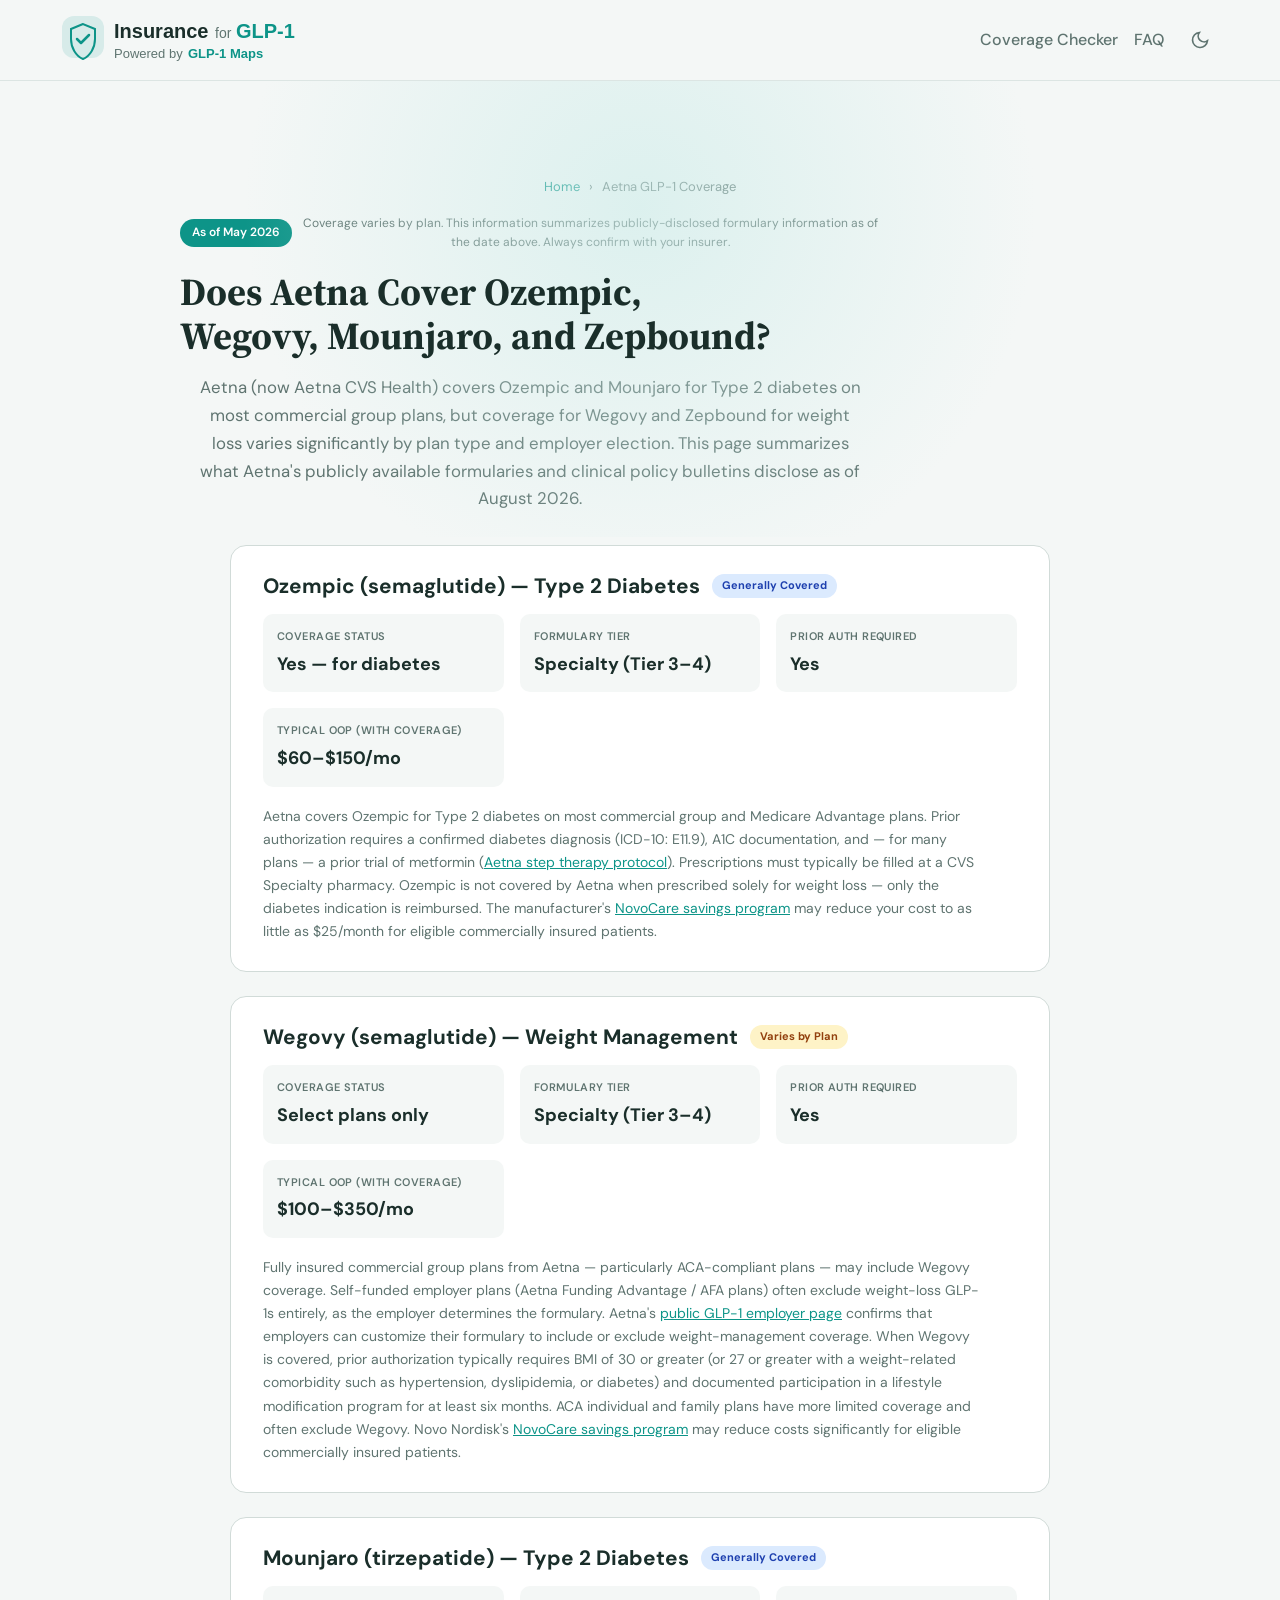
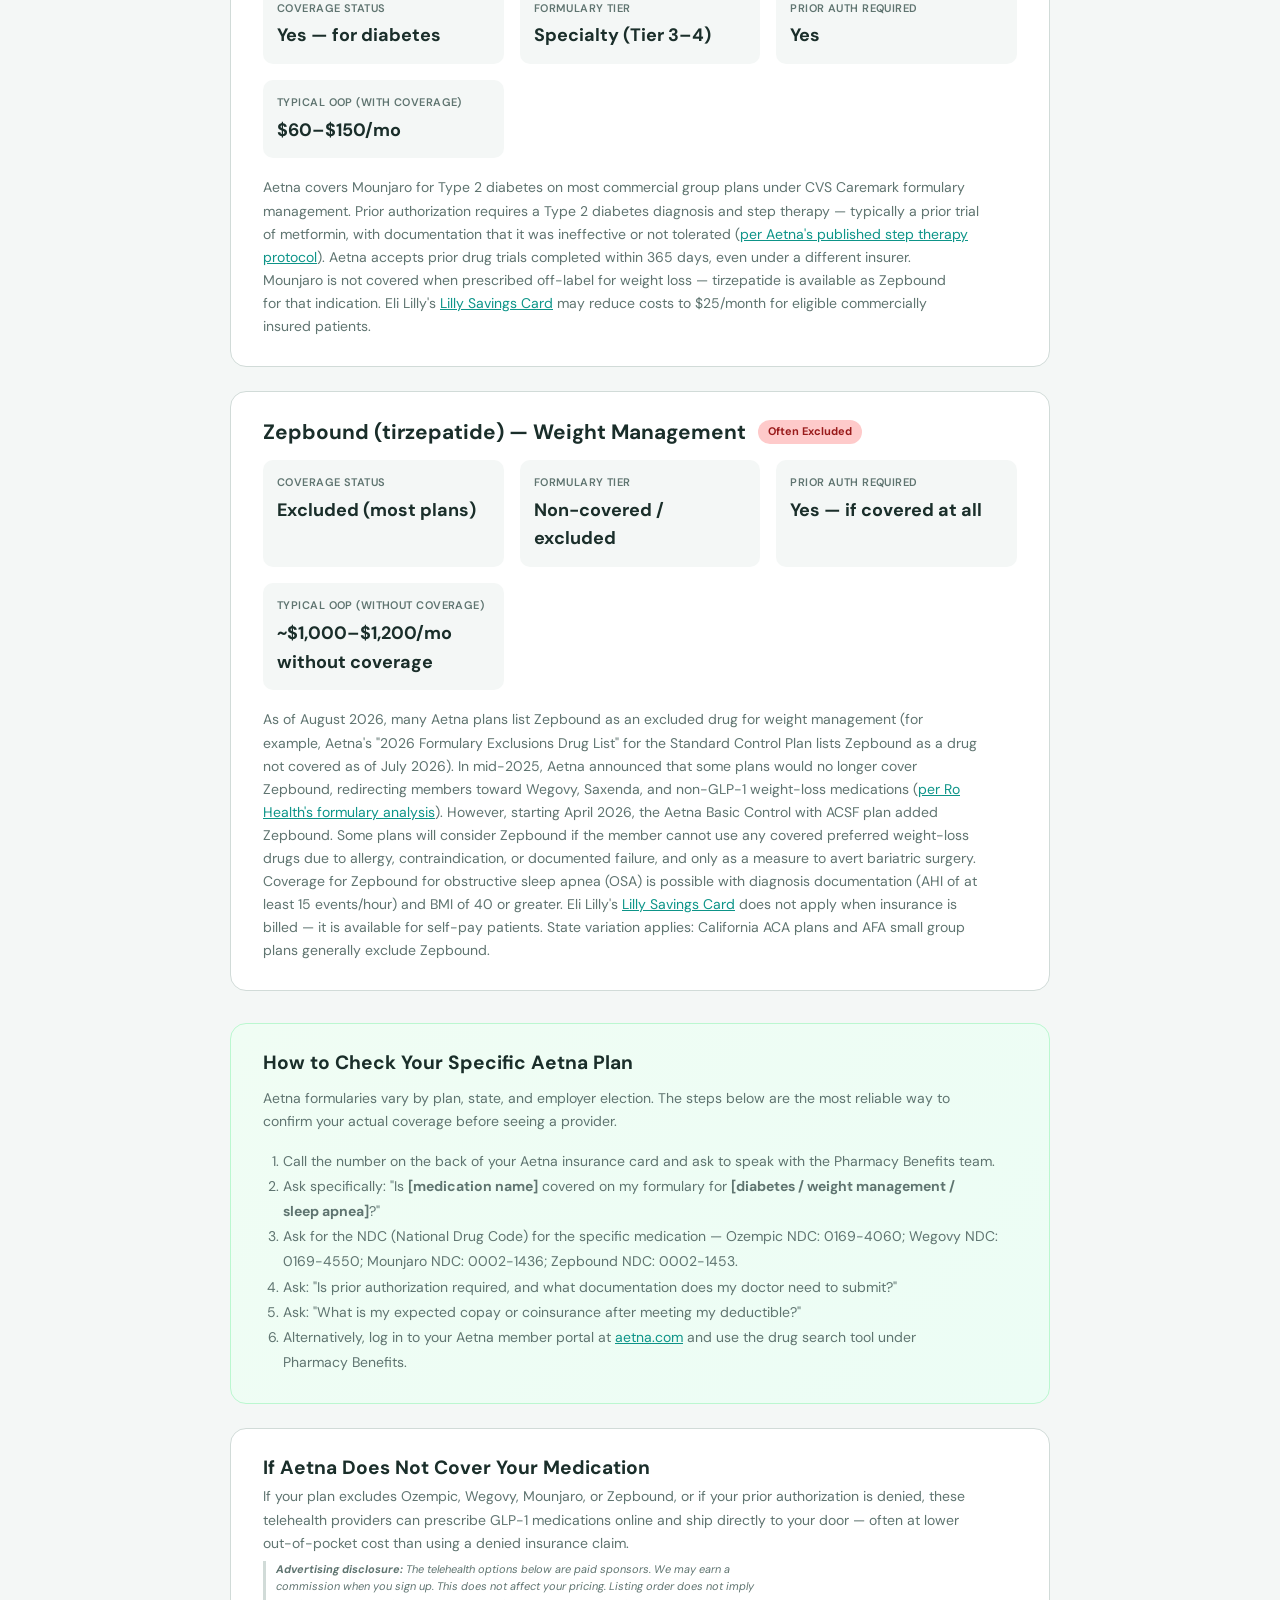
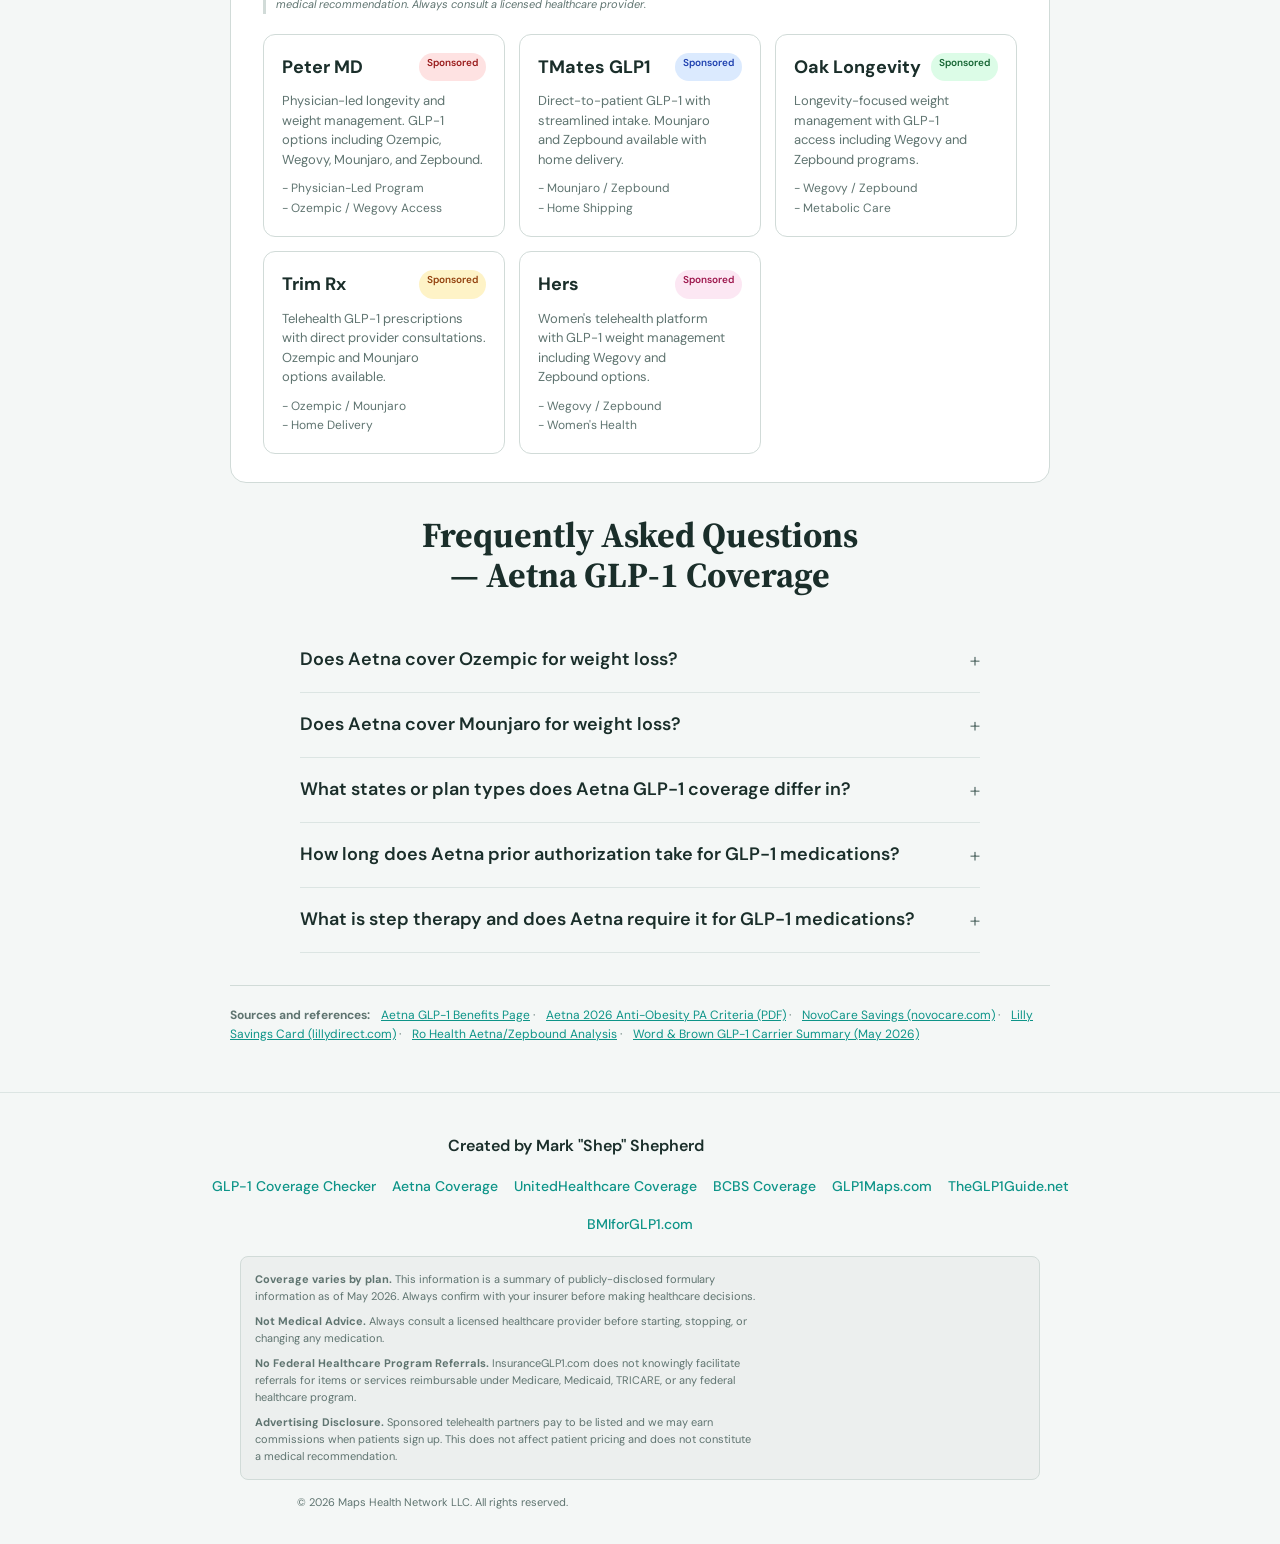
==== commit 21349684: "Quarterly refresh: August 2026 formulary review for Aetna/UHC/BCBS" ====
--- a/aetna.html
+++ b/aetna.html
@@ -12,7 +12,7 @@
     gtag('config', 'G-XJ10VYEBLD');
   </script>
   <title>Does Aetna Cover Ozempic, Wegovy, Mounjaro, and Zepbound? | InsuranceGLP1</title>
-  <meta name="description" content="As of May 2026: Does Aetna cover Ozempic, Wegovy, Mounjaro, or Zepbound? Learn about Aetna's prior authorization requirements, formulary tiers, and out-of-pocket costs for GLP-1 medications.">
+  <meta name="description" content="As of August 2026: Does Aetna cover Ozempic, Wegovy, Mounjaro, or Zepbound? Learn about Aetna's prior authorization requirements, formulary tiers, and out-of-pocket costs for GLP-1 medications.">
   <meta name="keywords" content="does Aetna cover Ozempic, Aetna Wegovy coverage, Aetna Mounjaro formulary, Aetna Zepbound prior authorization, Aetna GLP-1 2026">
   <meta name="robots" content="index, follow, max-image-preview:large, max-snippet:-1">
   <meta name="author" content="Mark Shepherd">
@@ -24,7 +24,7 @@
   <meta property="og:url" content="https://www.insuranceglp1.com/aetna.html">
   <meta property="og:site_name" content="InsuranceGLP1 — Powered by GLP-1 Maps">
   <meta property="og:title" content="Does Aetna Cover Ozempic, Wegovy, Mounjaro, and Zepbound?">
-  <meta property="og:description" content="As of May 2026: Aetna formulary tiers, prior authorization requirements, and out-of-pocket costs for Ozempic, Wegovy, Mounjaro, and Zepbound.">
+  <meta property="og:description" content="As of August 2026: Aetna formulary tiers, prior authorization requirements, and out-of-pocket costs for Ozempic, Wegovy, Mounjaro, and Zepbound.">
   <meta property="og:image" content="https://www.glp1maps.com/og-image.png">
   <meta property="og:image:width" content="1200">
   <meta property="og:image:height" content="630">
@@ -33,7 +33,7 @@
   <!-- Twitter Card -->
   <meta name="twitter:card" content="summary_large_image">
   <meta name="twitter:title" content="Does Aetna Cover Ozempic, Wegovy, Mounjaro, and Zepbound?">
-  <meta name="twitter:description" content="Aetna GLP-1 coverage details as of May 2026. Prior auth requirements, tiers, and out-of-pocket costs explained.">
+  <meta name="twitter:description" content="Aetna GLP-1 coverage details as of August 2026. Prior auth requirements, tiers, and out-of-pocket costs explained.">
   <meta name="twitter:image" content="https://www.glp1maps.com/og-image.png">
 
   <!-- Favicon -->
@@ -53,17 +53,17 @@
     "@context": "https://schema.org",
     "@type": ["MedicalWebPage"],
     "name": "Does Aetna Cover Ozempic, Wegovy, Mounjaro, and Zepbound?",
-    "description": "As of May 2026: Aetna formulary tiers, prior authorization requirements, and out-of-pocket costs for Ozempic, Wegovy, Mounjaro, and Zepbound.",
+    "description": "As of August 2026: Aetna formulary tiers, prior authorization requirements, and out-of-pocket costs for Ozempic, Wegovy, Mounjaro, and Zepbound.",
     "url": "https://www.insuranceglp1.com/aetna.html",
     "inLanguage": "en-US",
-    "dateModified": "2026-05-01",
+    "dateModified": "2026-08-01",
     "isAccessibleForFree": true,
     "audience": { "@type": "MedicalAudience", "audienceType": "Patient" },
     "about": [
-      { "@type": "Drug", "name": "Ozempic", "activeIngredient": "semaglutide" },
-      { "@type": "Drug", "name": "Wegovy", "activeIngredient": "semaglutide" },
-      { "@type": "Drug", "name": "Mounjaro", "activeIngredient": "tirzepatide" },
-      { "@type": "Drug", "name": "Zepbound", "activeIngredient": "tirzepatide" }
+      { "@type": "MedicalEntity", "name": "Ozempic", "activeIngredient": "semaglutide" },
+      { "@type": "MedicalEntity", "name": "Wegovy", "activeIngredient": "semaglutide" },
+      { "@type": "MedicalEntity", "name": "Mounjaro", "activeIngredient": "tirzepatide" },
+      { "@type": "MedicalEntity", "name": "Zepbound", "activeIngredient": "tirzepatide" }
     ],
     "publisher": {
       "@type": "Organization",
@@ -131,6 +131,27 @@
     ]
   }
   </script>
+<script type="application/ld+json">
+{
+  "@context": "https://schema.org",
+  "@type": "Person",
+  "@id": "https://shepsmethod.com/about.html#person",
+  "name": "Mark Shepherd",
+  "alternateName": "Shep Shepherd",
+  "jobTitle": "Founder",
+  "worksFor": {
+    "@type": "Organization",
+    "name": "Maps Health Network, LLC",
+    "url": "https://www.glp1maps.com"
+  },
+  "description": "35 years in U.S. medical device sales, 26 of those at Medtronic. Two-time U.S. Representative of the Year at Medtronic. GLP-1 patient who lost 50 pounds in 9 months on Mounjaro. Founder of Maps Health Network, LLC. Creator of The S.H.E.P.S. Method.",
+  "image": "https://shepsmethod.com/assets/shep-headshot.jpg",
+  "email": "Mark@GLP1Receptionist.com",
+  "url": "https://shepsmethod.com/about.html",
+  "knowsAbout": ["GLP-1 medications", "Ozempic", "Wegovy", "Mounjaro", "Zepbound", "Weight management", "Medical device sales", "Patient concierge systems"],
+  "sameAs": ["https://www.glp1maps.com", "https://glp1receptionist.com", "https://shepsmethod.com", "https://www.bmiforglp1.com", "https://www.insuranceglp1.com"]
+}
+</script>
 </head>
 <body>
 
@@ -177,7 +198,7 @@
         </div>
 
         <h1 class="hero-headline" style="font-size:clamp(1.6rem,4vw,2.4rem);text-align:left;max-width:820px">Does Aetna Cover Ozempic, Wegovy, Mounjaro, and Zepbound?</h1>
-        <p style="font-size:1.05rem;color:var(--color-text-muted);max-width:700px;margin-top:12px;line-height:1.65">Aetna (now Aetna CVS Health) covers Ozempic and Mounjaro for Type 2 diabetes on most commercial group plans, but coverage for Wegovy and Zepbound for weight loss varies significantly by plan type and employer election. This page summarizes what Aetna's publicly available formularies and clinical policy bulletins disclose as of May 2026.</p>
+        <p style="font-size:1.05rem;color:var(--color-text-muted);max-width:700px;margin-top:12px;line-height:1.65">Aetna (now Aetna CVS Health) covers Ozempic and Mounjaro for Type 2 diabetes on most commercial group plans, but coverage for Wegovy and Zepbound for weight loss varies significantly by plan type and employer election. This page summarizes what Aetna's publicly available formularies and clinical policy bulletins disclose as of August 2026.</p>
       </div>
     </section>
 
@@ -287,10 +308,10 @@
             </div>
             <div style="background:var(--color-bg);border-radius:10px;padding:14px">
               <div style="font-size:11px;font-weight:600;color:var(--color-text-muted);margin-bottom:4px;text-transform:uppercase;letter-spacing:.04em">Typical OOP (without coverage)</div>
-              <div style="font-weight:700;color:var(--color-text)">~$1,080/mo list price</div>
-            </div>
-          </div>
-          <p style="font-size:14px;color:var(--color-text-muted);line-height:1.65;margin:0">As of 2026, many Aetna plans list Zepbound as an excluded drug for weight management. In mid-2025, Aetna announced that some plans would no longer cover Zepbound, redirecting members toward Wegovy, Saxenda, and non-GLP-1 weight-loss medications (<a href="https://ro.co/weight-loss/does-aetna-cover-zepbound/" target="_blank" rel="noopener noreferrer" style="color:var(--color-primary)">per Ro Health's formulary analysis</a>). However, starting April 2026, the Aetna Basic Control with ACSF plan added Zepbound. Some plans will consider Zepbound if the member cannot use any covered preferred weight-loss drugs due to allergy, contraindication, or documented failure, and only as a measure to avert bariatric surgery. Coverage for Zepbound for obstructive sleep apnea (OSA) is possible with diagnosis documentation (AHI of at least 15 events/hour) and BMI of 40 or greater. Eli Lilly's <a href="https://www.lillydirect.com" target="_blank" rel="noopener noreferrer" style="color:var(--color-primary)">Lilly Savings Card</a> does not apply when insurance is billed — it is available for self-pay patients. State variation applies: California ACA plans and AFA small group plans generally exclude Zepbound.</p>
+              <div style="font-weight:700;color:var(--color-text)">~$1,000–$1,200/mo without coverage</div>
+            </div>
+          </div>
+          <p style="font-size:14px;color:var(--color-text-muted);line-height:1.65;margin:0">As of August 2026, many Aetna plans list Zepbound as an excluded drug for weight management (for example, Aetna's "2026 Formulary Exclusions Drug List" for the Standard Control Plan lists Zepbound as a drug not covered as of July 2026). In mid-2025, Aetna announced that some plans would no longer cover Zepbound, redirecting members toward Wegovy, Saxenda, and non-GLP-1 weight-loss medications (<a href="https://ro.co/weight-loss/does-aetna-cover-zepbound/" target="_blank" rel="noopener noreferrer" style="color:var(--color-primary)">per Ro Health's formulary analysis</a>). However, starting April 2026, the Aetna Basic Control with ACSF plan added Zepbound. Some plans will consider Zepbound if the member cannot use any covered preferred weight-loss drugs due to allergy, contraindication, or documented failure, and only as a measure to avert bariatric surgery. Coverage for Zepbound for obstructive sleep apnea (OSA) is possible with diagnosis documentation (AHI of at least 15 events/hour) and BMI of 40 or greater. Eli Lilly's <a href="https://www.lillydirect.com" target="_blank" rel="noopener noreferrer" style="color:var(--color-primary)">Lilly Savings Card</a> does not apply when insurance is billed — it is available for self-pay patients. State variation applies: California ACA plans and AFA small group plans generally exclude Zepbound.</p>
         </div>
 
         <!-- How to Check -->
